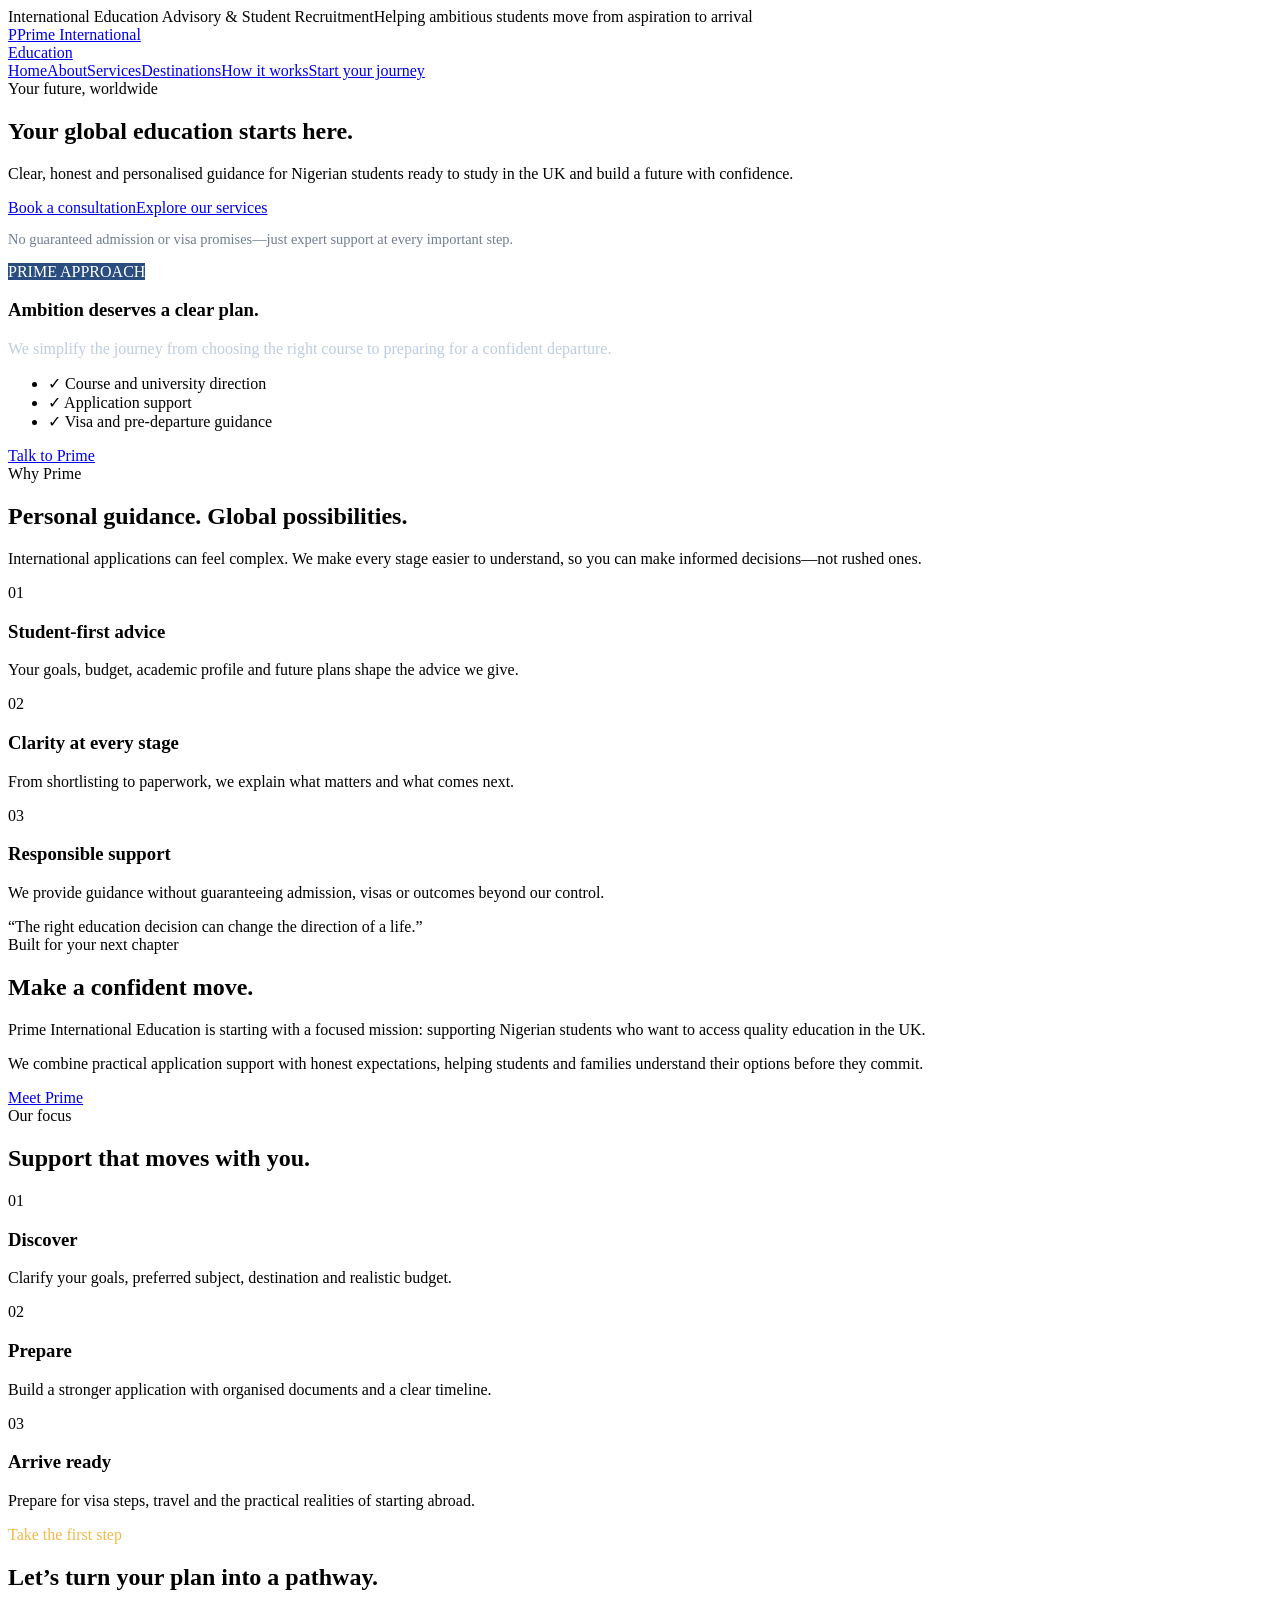
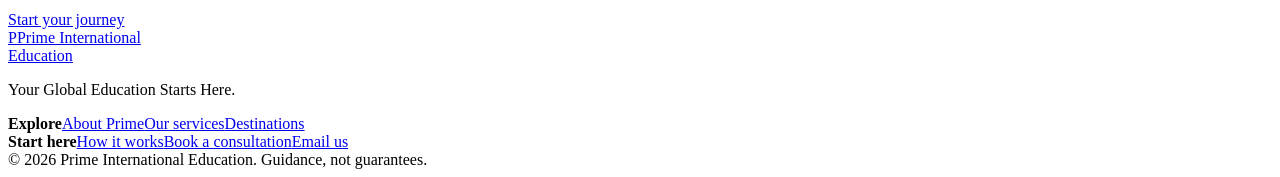
==== index.html @ 56e21743 "Add Prime International Education website" ====
<!doctype html><html lang="en"><head><meta charset="utf-8"><meta name="viewport" content="width=device-width,initial-scale=1"><title>Prime International Education | Your Global Education Starts Here</title><meta name="description" content="Personalised international education advisory and student recruitment support for Nigerian students pursuing opportunities in the UK and beyond."><link rel="stylesheet" href="styles.css"></head><body><div class="topbar"><div class="container"><span>International Education Advisory & Student Recruitment</span><span>Helping ambitious students move from aspiration to arrival</span></div></div><header class="nav"><div class="container nav-inner"><a class="brand" href="index.html"><span class="brand-mark">P</span><span>Prime International<br>Education</span></a><nav class="links"><a class="active" href="index.html">Home</a><a href="about.html">About</a><a href="services.html">Services</a><a href="destinations.html">Destinations</a><a href="process.html">How it works</a><a class="button" href="contact.html">Start your journey</a></nav></div></header><main><section class="hero"><div class="container hero-grid"><div><span class="eyebrow">Your future, worldwide</span><h1>Your global education starts here.</h1><p class="lead">Clear, honest and personalised guidance for Nigerian students ready to study in the UK and build a future with confidence.</p><div class="actions"><a class="button" href="contact.html">Book a consultation</a><a class="button ghost" href="services.html">Explore our services</a></div><p style="font-size:.9rem;color:#6e7d96">No guaranteed admission or visa promises—just expert support at every important step.</p></div><div class="hero-card"><span class="tag" style="background:#294d7f;color:#fff">PRIME APPROACH</span><h3>Ambition deserves a clear plan.</h3><p style="color:#bdcde2">We simplify the journey from choosing the right course to preparing for a confident departure.</p><ul class="checklist"><li><span class="check">✓</span> Course and university direction</li><li><span class="check">✓</span> Application support</li><li><span class="check">✓</span> Visa and pre-departure guidance</li></ul><a class="button alt" href="contact.html">Talk to Prime</a></div></div></section><section class="section"><div class="container"><div class="section-head"><span class="eyebrow">Why Prime</span><h2>Personal guidance. Global possibilities.</h2><p>International applications can feel complex. We make every stage easier to understand, so you can make informed decisions—not rushed ones.</p></div><div class="grid-3"><article class="card"><div class="icon">01</div><h3>Student-first advice</h3><p>Your goals, budget, academic profile and future plans shape the advice we give.</p></article><article class="card"><div class="icon">02</div><h3>Clarity at every stage</h3><p>From shortlisting to paperwork, we explain what matters and what comes next.</p></article><article class="card"><div class="icon">03</div><h3>Responsible support</h3><p>We provide guidance without guaranteeing admission, visas or outcomes beyond our control.</p></article></div></div></section><section class="section soft"><div class="container split"><div class="photo-panel"><div class="quote">“The right education decision can change the direction of a life.”</div></div><div><span class="eyebrow">Built for your next chapter</span><h2>Make a confident move.</h2><p class="lead">Prime International Education is starting with a focused mission: supporting Nigerian students who want to access quality education in the UK.</p><p>We combine practical application support with honest expectations, helping students and families understand their options before they commit.</p><a class="button" href="about.html">Meet Prime</a></div></div></section><section class="section"><div class="container"><div class="section-head"><span class="eyebrow">Our focus</span><h2>Support that moves with you.</h2></div><div class="grid-3"><div class="card"><div class="number">01</div><h3>Discover</h3><p>Clarify your goals, preferred subject, destination and realistic budget.</p></div><div class="card"><div class="number">02</div><h3>Prepare</h3><p>Build a stronger application with organised documents and a clear timeline.</p></div><div class="card"><div class="number">03</div><h3>Arrive ready</h3><p>Prepare for visa steps, travel and the practical realities of starting abroad.</p></div></div></div></section><section class="section soft"><div class="container"><div class="banner"><div><span class="eyebrow" style="color:#f2b84b">Take the first step</span><h2>Let’s turn your plan into a pathway.</h2></div><a class="button alt" href="contact.html">Start your journey</a></div></div></section></main><footer><div class="container"><div class="grid"><div><a class="brand" href="index.html"><span class="brand-mark">P</span><span>Prime International<br>Education</span></a><p>Your Global Education Starts Here.</p></div><div><strong>Explore</strong><a href="about.html">About Prime</a><a href="services.html">Our services</a><a href="destinations.html">Destinations</a></div><div><strong>Start here</strong><a href="process.html">How it works</a><a href="contact.html">Book a consultation</a><a href="mailto:abdullahgz440@gmail.com">Email us</a></div></div><div class="copyright">© 2026 Prime International Education. Guidance, not guarantees.</div></div></footer></body></html>
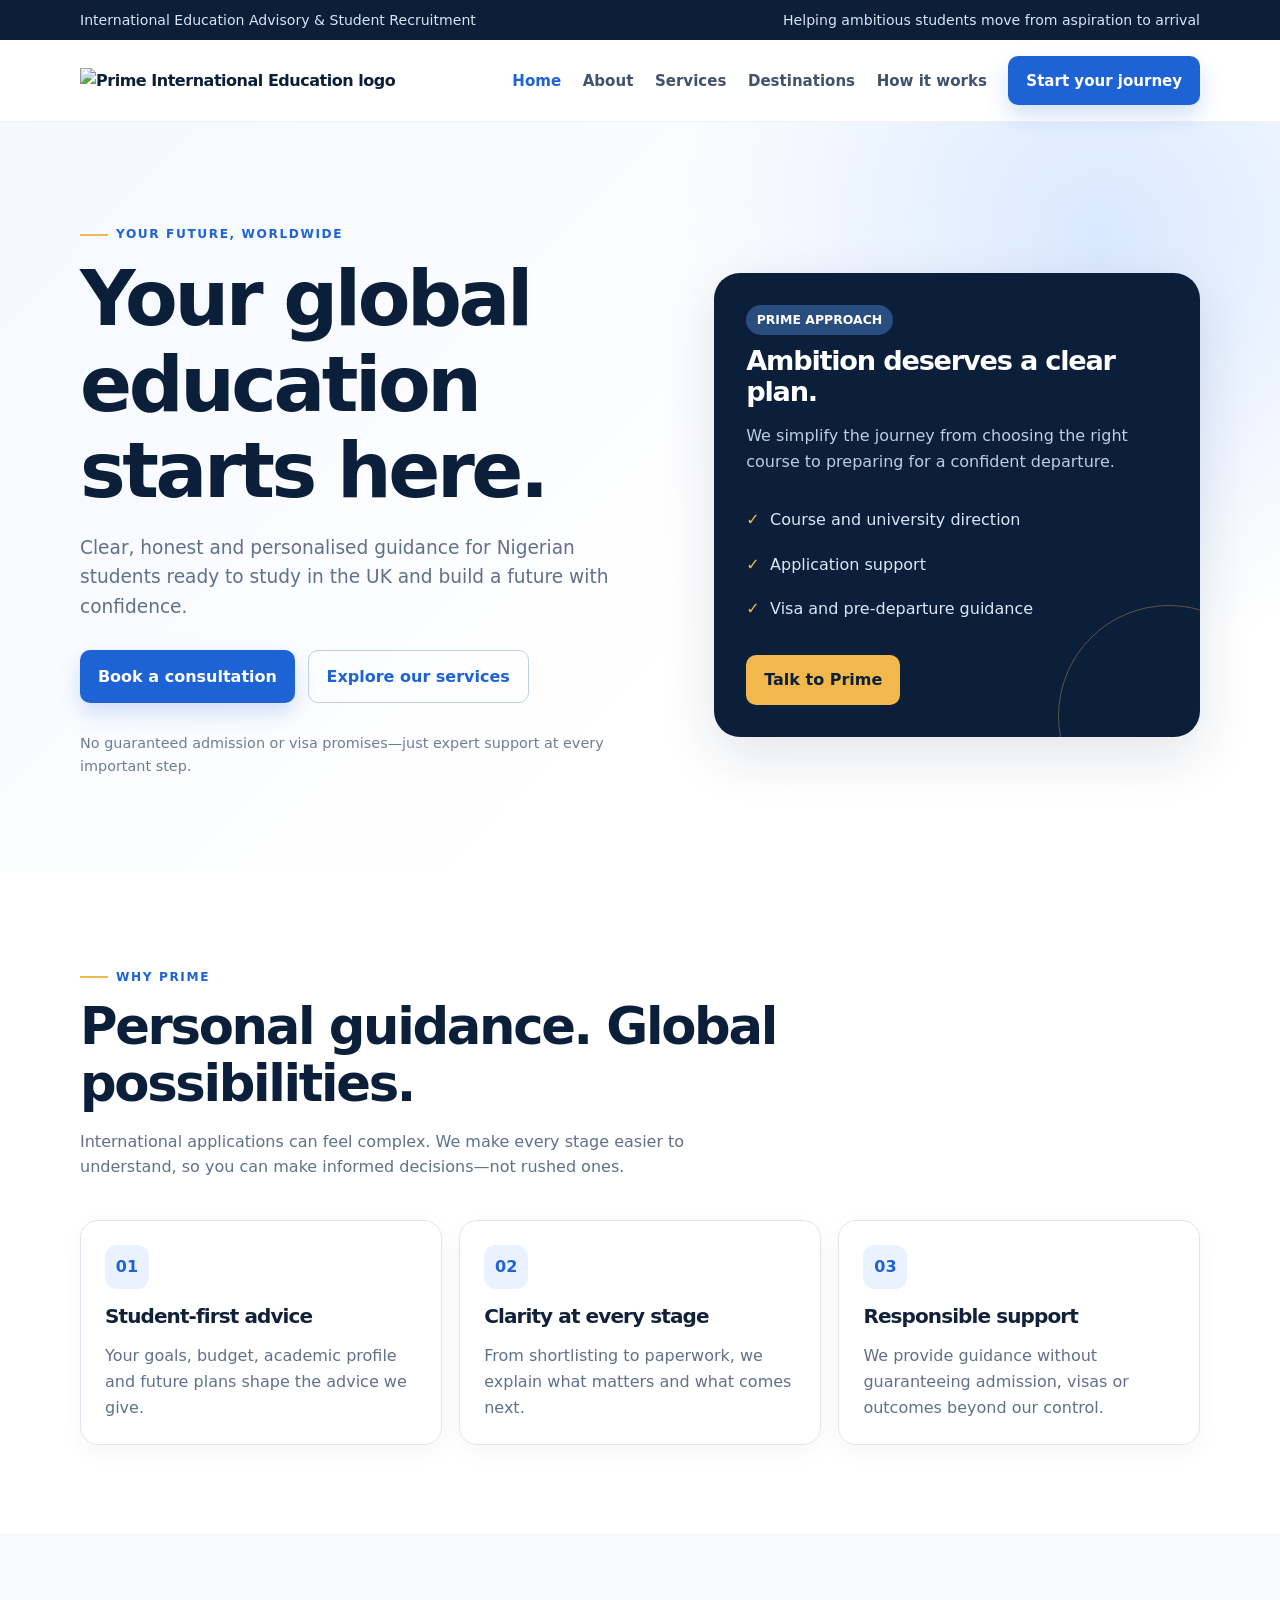
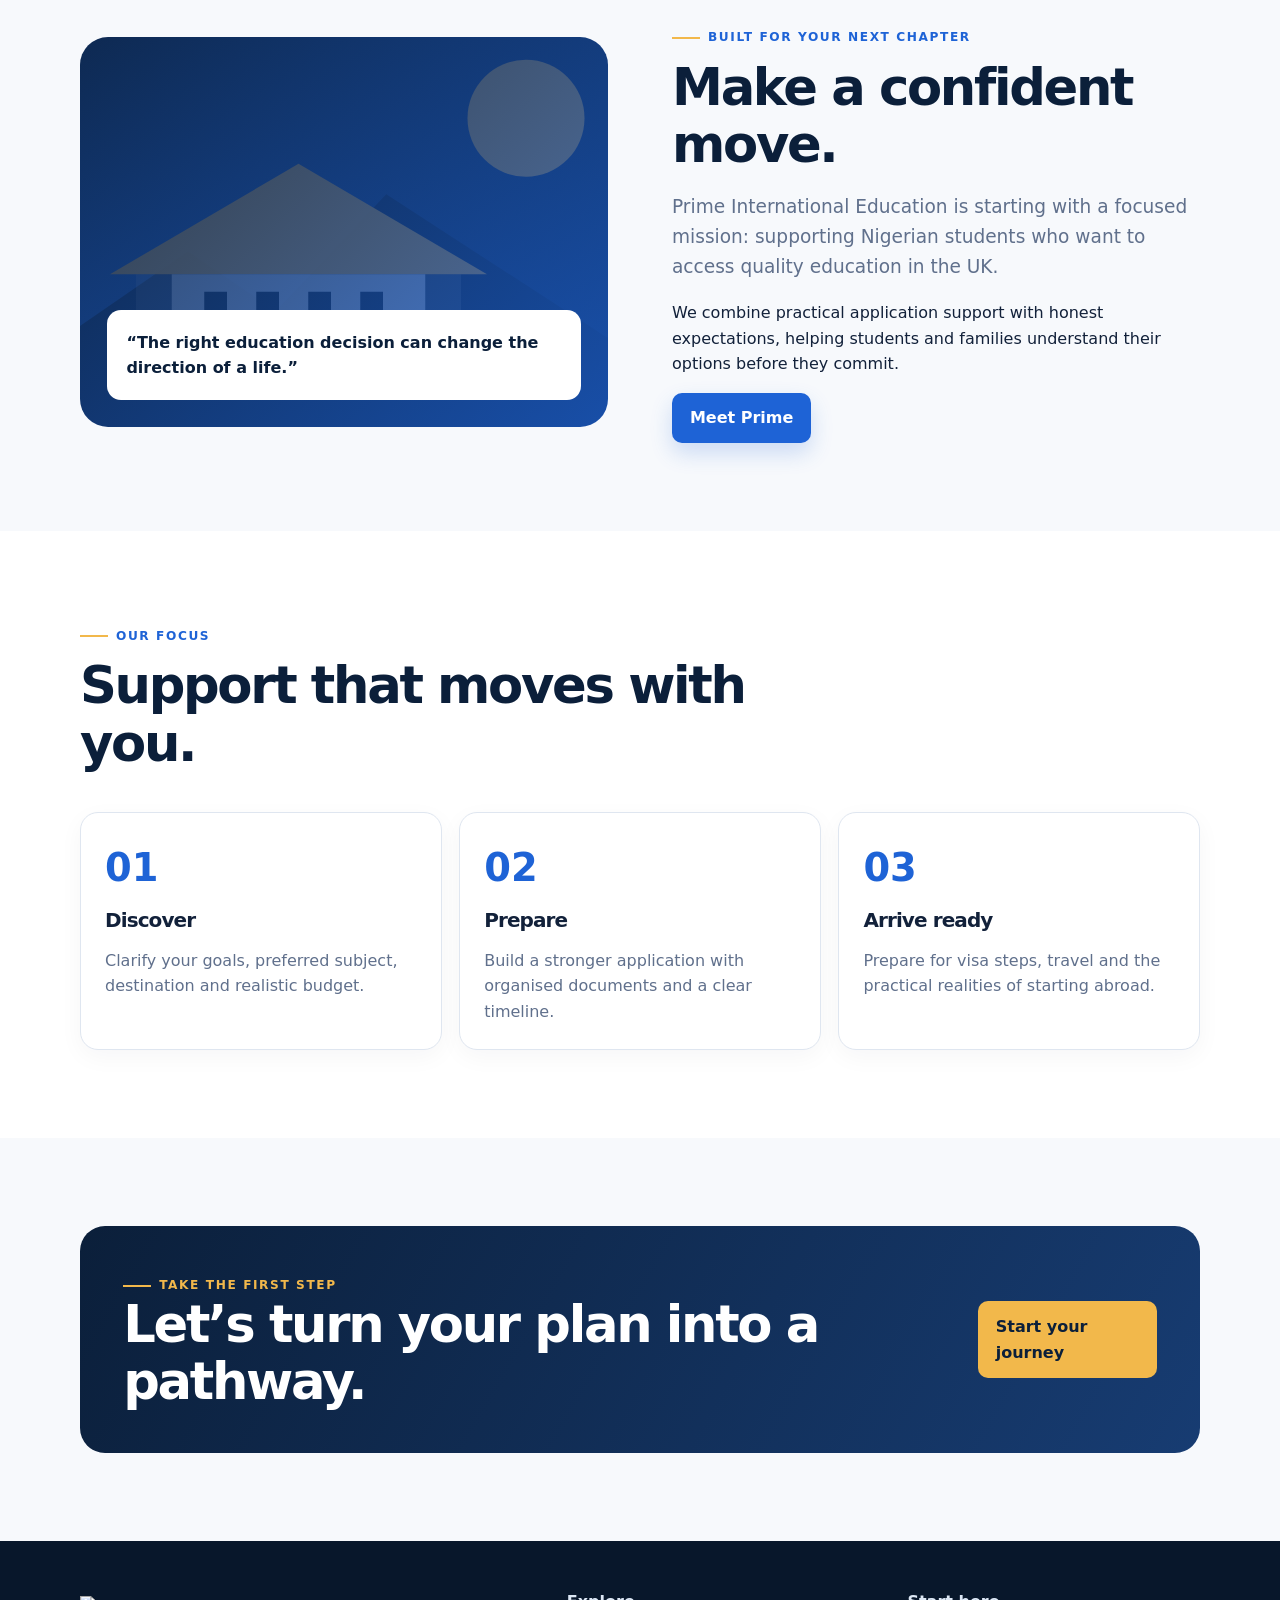
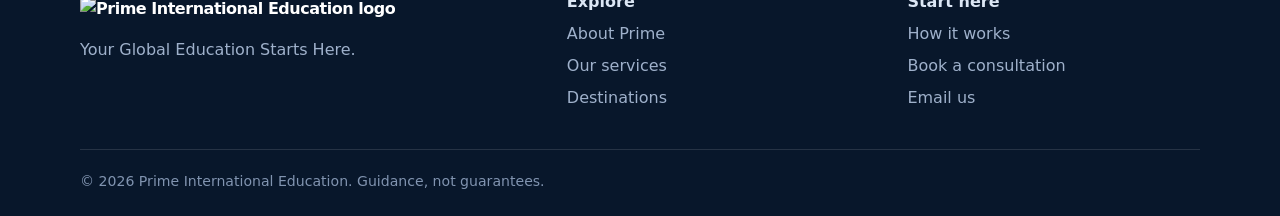
==== commit 0863f55e: "Add Prime logo and custom domain" ====
--- a/index.html
+++ b/index.html
@@ -1 +1 @@
-<!doctype html><html lang="en"><head><meta charset="utf-8"><meta name="viewport" content="width=device-width,initial-scale=1"><title>Prime International Education | Your Global Education Starts Here</title><meta name="description" content="Personalised international education advisory and student recruitment support for Nigerian students pursuing opportunities in the UK and beyond."><link rel="stylesheet" href="styles.css"></head><body><div class="topbar"><div class="container"><span>International Education Advisory & Student Recruitment</span><span>Helping ambitious students move from aspiration to arrival</span></div></div><header class="nav"><div class="container nav-inner"><a class="brand" href="index.html"><span class="brand-mark">P</span><span>Prime International<br>Education</span></a><nav class="links"><a class="active" href="index.html">Home</a><a href="about.html">About</a><a href="services.html">Services</a><a href="destinations.html">Destinations</a><a href="process.html">How it works</a><a class="button" href="contact.html">Start your journey</a></nav></div></header><main><section class="hero"><div class="container hero-grid"><div><span class="eyebrow">Your future, worldwide</span><h1>Your global education starts here.</h1><p class="lead">Clear, honest and personalised guidance for Nigerian students ready to study in the UK and build a future with confidence.</p><div class="actions"><a class="button" href="contact.html">Book a consultation</a><a class="button ghost" href="services.html">Explore our services</a></div><p style="font-size:.9rem;color:#6e7d96">No guaranteed admission or visa promises—just expert support at every important step.</p></div><div class="hero-card"><span class="tag" style="background:#294d7f;color:#fff">PRIME APPROACH</span><h3>Ambition deserves a clear plan.</h3><p style="color:#bdcde2">We simplify the journey from choosing the right course to preparing for a confident departure.</p><ul class="checklist"><li><span class="check">✓</span> Course and university direction</li><li><span class="check">✓</span> Application support</li><li><span class="check">✓</span> Visa and pre-departure guidance</li></ul><a class="button alt" href="contact.html">Talk to Prime</a></div></div></section><section class="section"><div class="container"><div class="section-head"><span class="eyebrow">Why Prime</span><h2>Personal guidance. Global possibilities.</h2><p>International applications can feel complex. We make every stage easier to understand, so you can make informed decisions—not rushed ones.</p></div><div class="grid-3"><article class="card"><div class="icon">01</div><h3>Student-first advice</h3><p>Your goals, budget, academic profile and future plans shape the advice we give.</p></article><article class="card"><div class="icon">02</div><h3>Clarity at every stage</h3><p>From shortlisting to paperwork, we explain what matters and what comes next.</p></article><article class="card"><div class="icon">03</div><h3>Responsible support</h3><p>We provide guidance without guaranteeing admission, visas or outcomes beyond our control.</p></article></div></div></section><section class="section soft"><div class="container split"><div class="photo-panel"><div class="quote">“The right education decision can change the direction of a life.”</div></div><div><span class="eyebrow">Built for your next chapter</span><h2>Make a confident move.</h2><p class="lead">Prime International Education is starting with a focused mission: supporting Nigerian students who want to access quality education in the UK.</p><p>We combine practical application support with honest expectations, helping students and families understand their options before they commit.</p><a class="button" href="about.html">Meet Prime</a></div></div></section><section class="section"><div class="container"><div class="section-head"><span class="eyebrow">Our focus</span><h2>Support that moves with you.</h2></div><div class="grid-3"><div class="card"><div class="number">01</div><h3>Discover</h3><p>Clarify your goals, preferred subject, destination and realistic budget.</p></div><div class="card"><div class="number">02</div><h3>Prepare</h3><p>Build a stronger application with organised documents and a clear timeline.</p></div><div class="card"><div class="number">03</div><h3>Arrive ready</h3><p>Prepare for visa steps, travel and the practical realities of starting abroad.</p></div></div></div></section><section class="section soft"><div class="container"><div class="banner"><div><span class="eyebrow" style="color:#f2b84b">Take the first step</span><h2>Let’s turn your plan into a pathway.</h2></div><a class="button alt" href="contact.html">Start your journey</a></div></div></section></main><footer><div class="container"><div class="grid"><div><a class="brand" href="index.html"><span class="brand-mark">P</span><span>Prime International<br>Education</span></a><p>Your Global Education Starts Here.</p></div><div><strong>Explore</strong><a href="about.html">About Prime</a><a href="services.html">Our services</a><a href="destinations.html">Destinations</a></div><div><strong>Start here</strong><a href="process.html">How it works</a><a href="contact.html">Book a consultation</a><a href="mailto:abdullahgz440@gmail.com">Email us</a></div></div><div class="copyright">© 2026 Prime International Education. Guidance, not guarantees.</div></div></footer></body></html>
+<!doctype html><html lang="en"><head><meta charset="utf-8"><meta name="viewport" content="width=device-width,initial-scale=1"><title>Prime International Education | Your Global Education Starts Here</title><meta name="description" content="Personalised international education advisory and student recruitment support for Nigerian students pursuing opportunities in the UK and beyond."><link rel="stylesheet" href="styles.css"></head><body><div class="topbar"><div class="container"><span>International Education Advisory & Student Recruitment</span><span>Helping ambitious students move from aspiration to arrival</span></div></div><header class="nav"><div class="container nav-inner"><a class="brand" href="index.html"><img class="brand-logo" src="assets/prime-logo.jpg" alt="Prime International Education logo"></a><nav class="links"><a class="active" href="index.html">Home</a><a href="about.html">About</a><a href="services.html">Services</a><a href="destinations.html">Destinations</a><a href="process.html">How it works</a><a class="button" href="contact.html">Start your journey</a></nav></div></header><main><section class="hero"><div class="container hero-grid"><div><span class="eyebrow">Your future, worldwide</span><h1>Your global education starts here.</h1><p class="lead">Clear, honest and personalised guidance for Nigerian students ready to study in the UK and build a future with confidence.</p><div class="actions"><a class="button" href="contact.html">Book a consultation</a><a class="button ghost" href="services.html">Explore our services</a></div><p style="font-size:.9rem;color:#6e7d96">No guaranteed admission or visa promises—just expert support at every important step.</p></div><div class="hero-card"><span class="tag" style="background:#294d7f;color:#fff">PRIME APPROACH</span><h3>Ambition deserves a clear plan.</h3><p style="color:#bdcde2">We simplify the journey from choosing the right course to preparing for a confident departure.</p><ul class="checklist"><li><span class="check">✓</span> Course and university direction</li><li><span class="check">✓</span> Application support</li><li><span class="check">✓</span> Visa and pre-departure guidance</li></ul><a class="button alt" href="contact.html">Talk to Prime</a></div></div></section><section class="section"><div class="container"><div class="section-head"><span class="eyebrow">Why Prime</span><h2>Personal guidance. Global possibilities.</h2><p>International applications can feel complex. We make every stage easier to understand, so you can make informed decisions—not rushed ones.</p></div><div class="grid-3"><article class="card"><div class="icon">01</div><h3>Student-first advice</h3><p>Your goals, budget, academic profile and future plans shape the advice we give.</p></article><article class="card"><div class="icon">02</div><h3>Clarity at every stage</h3><p>From shortlisting to paperwork, we explain what matters and what comes next.</p></article><article class="card"><div class="icon">03</div><h3>Responsible support</h3><p>We provide guidance without guaranteeing admission, visas or outcomes beyond our control.</p></article></div></div></section><section class="section soft"><div class="container split"><div class="photo-panel"><div class="quote">“The right education decision can change the direction of a life.”</div></div><div><span class="eyebrow">Built for your next chapter</span><h2>Make a confident move.</h2><p class="lead">Prime International Education is starting with a focused mission: supporting Nigerian students who want to access quality education in the UK.</p><p>We combine practical application support with honest expectations, helping students and families understand their options before they commit.</p><a class="button" href="about.html">Meet Prime</a></div></div></section><section class="section"><div class="container"><div class="section-head"><span class="eyebrow">Our focus</span><h2>Support that moves with you.</h2></div><div class="grid-3"><div class="card"><div class="number">01</div><h3>Discover</h3><p>Clarify your goals, preferred subject, destination and realistic budget.</p></div><div class="card"><div class="number">02</div><h3>Prepare</h3><p>Build a stronger application with organised documents and a clear timeline.</p></div><div class="card"><div class="number">03</div><h3>Arrive ready</h3><p>Prepare for visa steps, travel and the practical realities of starting abroad.</p></div></div></div></section><section class="section soft"><div class="container"><div class="banner"><div><span class="eyebrow" style="color:#f2b84b">Take the first step</span><h2>Let’s turn your plan into a pathway.</h2></div><a class="button alt" href="contact.html">Start your journey</a></div></div></section></main><footer><div class="container"><div class="grid"><div><a class="brand" href="index.html"><img class="brand-logo" src="assets/prime-logo.jpg" alt="Prime International Education logo"></a><p>Your Global Education Starts Here.</p></div><div><strong>Explore</strong><a href="about.html">About Prime</a><a href="services.html">Our services</a><a href="destinations.html">Destinations</a></div><div><strong>Start here</strong><a href="process.html">How it works</a><a href="contact.html">Book a consultation</a><a href="mailto:abdullahgz440@gmail.com">Email us</a></div></div><div class="copyright">© 2026 Prime International Education. Guidance, not guarantees.</div></div></footer></body></html>
--- a/styles.css
+++ b/styles.css
@@ -0,0 +1,3 @@
+:root{--navy:#0b1f3a;--ink:#12213a;--blue:#1e63d6;--gold:#f2b84b;--cream:#f7f9fc;--muted:#60708c;--white:#fff;--line:#dfe6f0;--shadow:0 18px 55px rgba(12,32,63,.12)}
+*{box-sizing:border-box}html{scroll-behavior:smooth}body{margin:0;font-family:Inter,ui-sans-serif,system-ui,-apple-system,BlinkMacSystemFont,"Segoe UI",sans-serif;color:var(--ink);background:var(--white);line-height:1.6}a{color:inherit;text-decoration:none}.container{width:min(1120px,92%);margin:auto}.topbar{background:var(--navy);color:#d9e4f5;font-size:.88rem}.topbar .container{display:flex;justify-content:space-between;padding:.55rem 0}.nav{position:sticky;top:0;z-index:5;background:rgba(255,255,255,.94);backdrop-filter:blur(14px);border-bottom:1px solid #edf1f6}.nav-inner{display:flex;align-items:center;justify-content:space-between;padding:1rem 0}.brand{display:flex;align-items:center;gap:.7rem;font-weight:800;color:var(--navy);letter-spacing:-.03em}.brand-mark{display:grid;place-items:center;width:42px;height:42px;border-radius:13px;background:linear-gradient(135deg,var(--blue),#6c9ff5);color:white;font-weight:900;box-shadow:0 9px 22px rgba(30,99,214,.25)}.brand span:last-child{font-size:1.06rem}.links{display:flex;gap:1.35rem;align-items:center;font-size:.94rem;font-weight:600;color:#41526e}.links a:hover,.links a.active{color:var(--blue)}.button{display:inline-flex;align-items:center;justify-content:center;border:0;border-radius:10px;padding:.78rem 1.12rem;background:var(--blue);color:#fff;font-weight:750;box-shadow:0 10px 22px rgba(30,99,214,.2);transition:.2s transform,.2s box-shadow}.button:hover{transform:translateY(-2px);box-shadow:0 14px 28px rgba(30,99,214,.27)}.button.alt{background:var(--gold);color:var(--navy);box-shadow:none}.button.ghost{background:transparent;color:var(--blue);border:1px solid #bdd0ed;box-shadow:none}.hero{background:radial-gradient(circle at 86% 15%,#d9e8ff 0 0,transparent 33%),linear-gradient(135deg,#f4f8ff,#fff 60%);padding:6rem 0 5rem;overflow:hidden}.hero-grid{display:grid;grid-template-columns:1.08fr .92fr;gap:4rem;align-items:center}.eyebrow{display:inline-flex;gap:.5rem;align-items:center;color:var(--blue);font-weight:800;text-transform:uppercase;letter-spacing:.13em;font-size:.76rem}.eyebrow:before{content:"";width:28px;height:2px;background:var(--gold)}h1,h2,h3{line-height:1.12;letter-spacing:-.045em;margin:.7rem 0 1rem}h1{font-size:clamp(2.75rem,6vw,5.1rem);max-width:700px;color:var(--navy)}h2{font-size:clamp(2rem,4vw,3.2rem);color:var(--navy)}h3{font-size:1.25rem}.lead{font-size:1.16rem;color:var(--muted);max-width:600px}.actions{display:flex;gap:.8rem;flex-wrap:wrap;margin:1.8rem 0}.hero-card{background:var(--navy);color:#fff;border-radius:26px;padding:2rem;box-shadow:var(--shadow);position:relative;overflow:hidden}.hero-card:after{content:"";position:absolute;width:220px;height:220px;border:1px solid rgba(242,184,75,.35);border-radius:50%;right:-80px;bottom:-90px}.hero-card h3{font-size:1.7rem}.checklist{list-style:none;padding:0;margin:1.5rem 0}.checklist li{display:flex;gap:.65rem;padding:.58rem 0;color:#dbe6f7}.check{color:var(--gold);font-weight:900}.section{padding:5.5rem 0}.section.soft{background:var(--cream)}.section-head{max-width:700px;margin-bottom:2.5rem}.section-head p{color:var(--muted)}.grid-3{display:grid;grid-template-columns:repeat(3,1fr);gap:1.1rem}.card{border:1px solid var(--line);border-radius:18px;padding:1.5rem;background:#fff;box-shadow:0 7px 25px rgba(12,32,63,.04)}.card p{color:var(--muted);margin-bottom:0}.icon{width:44px;height:44px;border-radius:12px;display:grid;place-items:center;background:#eaf2ff;color:var(--blue);font-weight:900;margin-bottom:1rem}.number{font-size:2.4rem;color:var(--blue);font-weight:850}.split{display:grid;grid-template-columns:1fr 1fr;gap:4rem;align-items:center}.photo-panel{min-height:390px;border-radius:28px;background:linear-gradient(135deg,rgba(11,31,58,.84),rgba(30,99,214,.72)),url('assets/campus.svg') center/cover;position:relative;overflow:hidden}.photo-panel .quote{position:absolute;left:1.7rem;right:1.7rem;bottom:1.7rem;background:#fff;color:var(--navy);padding:1.2rem;border-radius:14px;font-weight:750}.steps{display:grid;grid-template-columns:repeat(4,1fr);gap:1rem}.step{position:relative;padding-top:1rem}.step b{display:grid;place-items:center;width:42px;height:42px;border-radius:50%;background:var(--blue);color:#fff;margin-bottom:1rem}.step p{color:var(--muted);font-size:.95rem}.banner{background:linear-gradient(120deg,var(--navy),#173c72);color:#fff;border-radius:25px;padding:2.7rem;display:flex;align-items:center;justify-content:space-between;gap:2rem}.banner h2{color:#fff;margin:0}.faq{border-top:1px solid var(--line);padding:1.1rem 0}.faq strong{display:block;margin-bottom:.35rem}.faq p{margin:0;color:var(--muted)}footer{background:#08172b;color:#dce7f5;padding:3rem 0 1.5rem}footer .brand{color:#fff}footer .grid{display:grid;grid-template-columns:1.5fr 1fr 1fr;gap:3rem}footer p,footer a{color:#9fb1cb}footer a{display:block;margin:.4rem 0}.copyright{border-top:1px solid rgba(255,255,255,.12);padding-top:1.2rem;margin-top:2rem;color:#8194b0;font-size:.88rem}.page-hero{padding:4.5rem 0;background:linear-gradient(120deg,#eef5ff,#fff)}.tag{display:inline-block;padding:.3rem .65rem;border-radius:999px;background:#e9f2ff;color:var(--blue);font-size:.78rem;font-weight:800}.contact-box{background:var(--navy);color:#fff;border-radius:22px;padding:2rem}.contact-box p{color:#c6d4e7}.contact-box .button{margin-top:1rem}
+@media(max-width:820px){.topbar .container{justify-content:center}.topbar .container span:first-child{display:none}.links{display:none}.hero{padding:4.3rem 0}.hero-grid,.split{grid-template-columns:1fr;gap:2rem}.grid-3,.steps{grid-template-columns:1fr 1fr}footer .grid{grid-template-columns:1fr 1fr}.banner{display:block}.banner .button{margin-top:1.4rem}}@media(max-width:520px){.grid-3,.steps,footer .grid{grid-template-columns:1fr}.topbar{font-size:.78rem}h1{font-size:2.7rem}.section{padding:4rem 0}.hero-card{padding:1.5rem}}
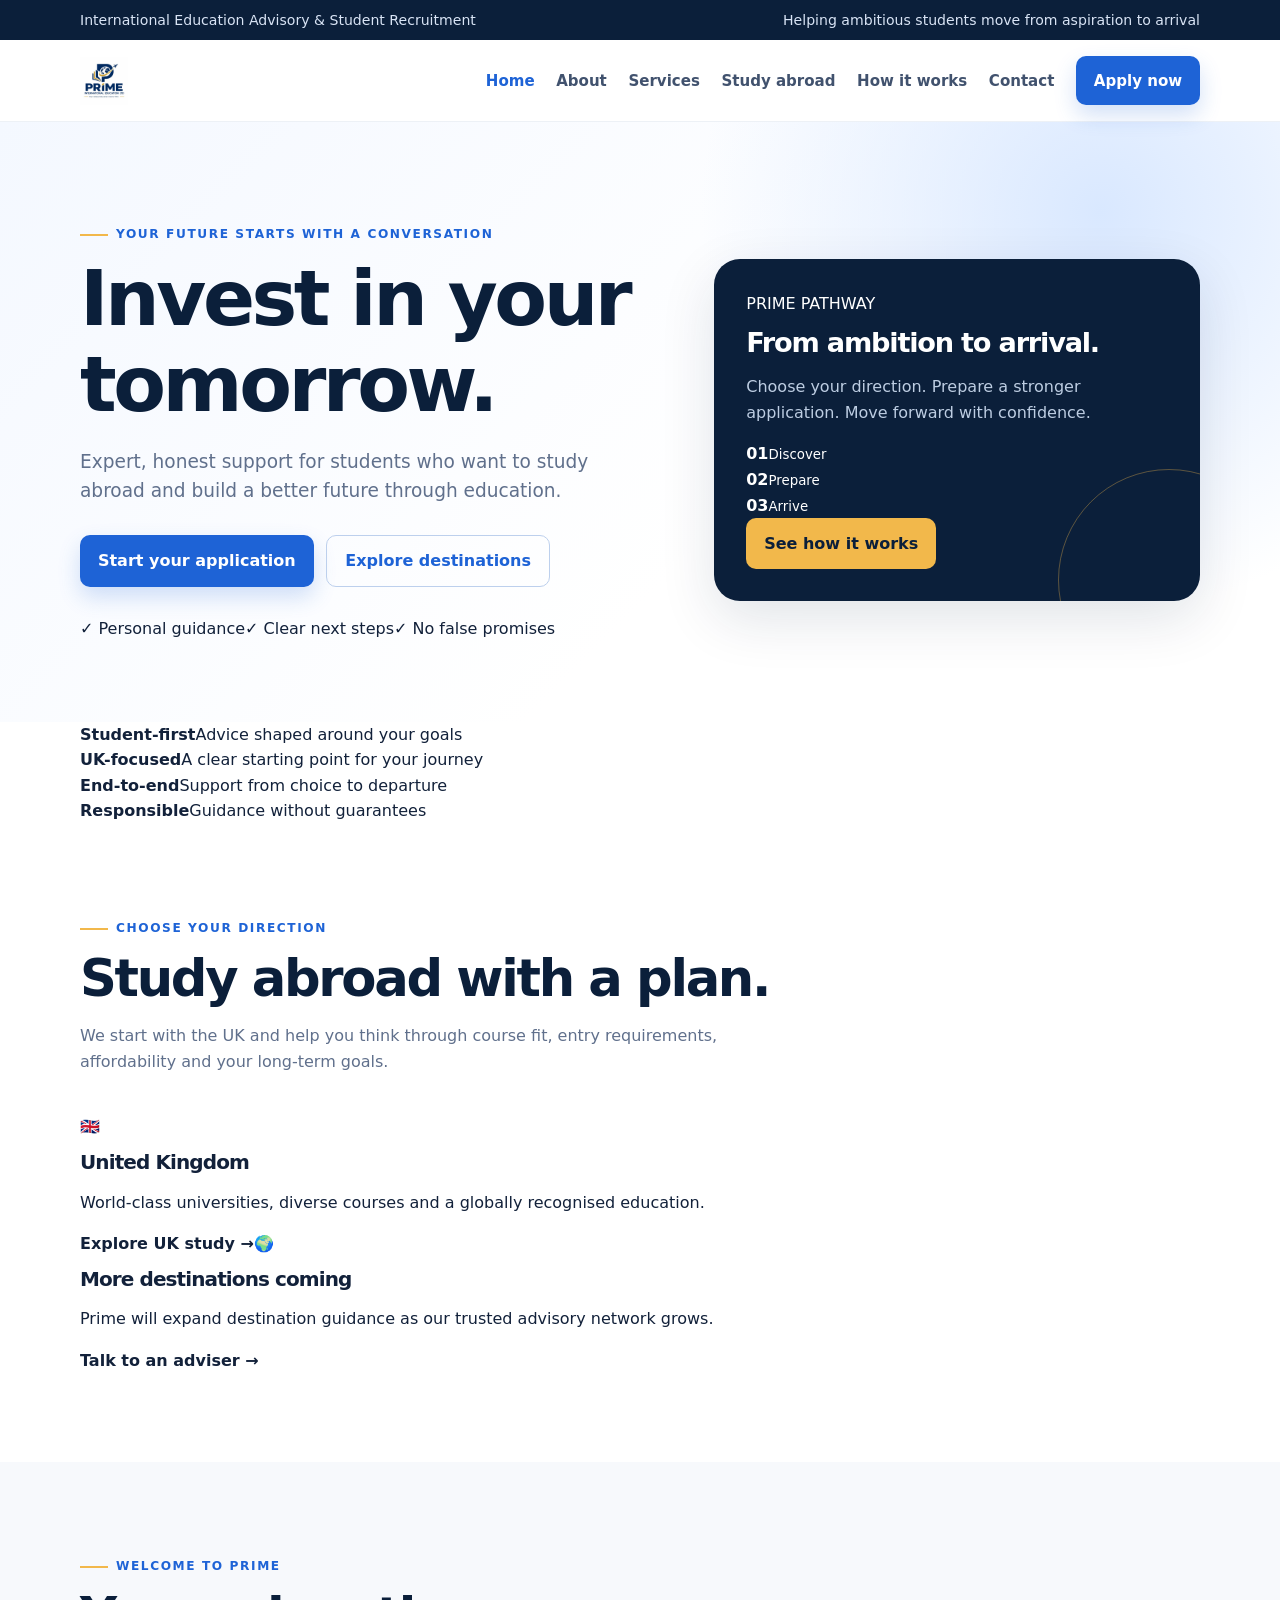
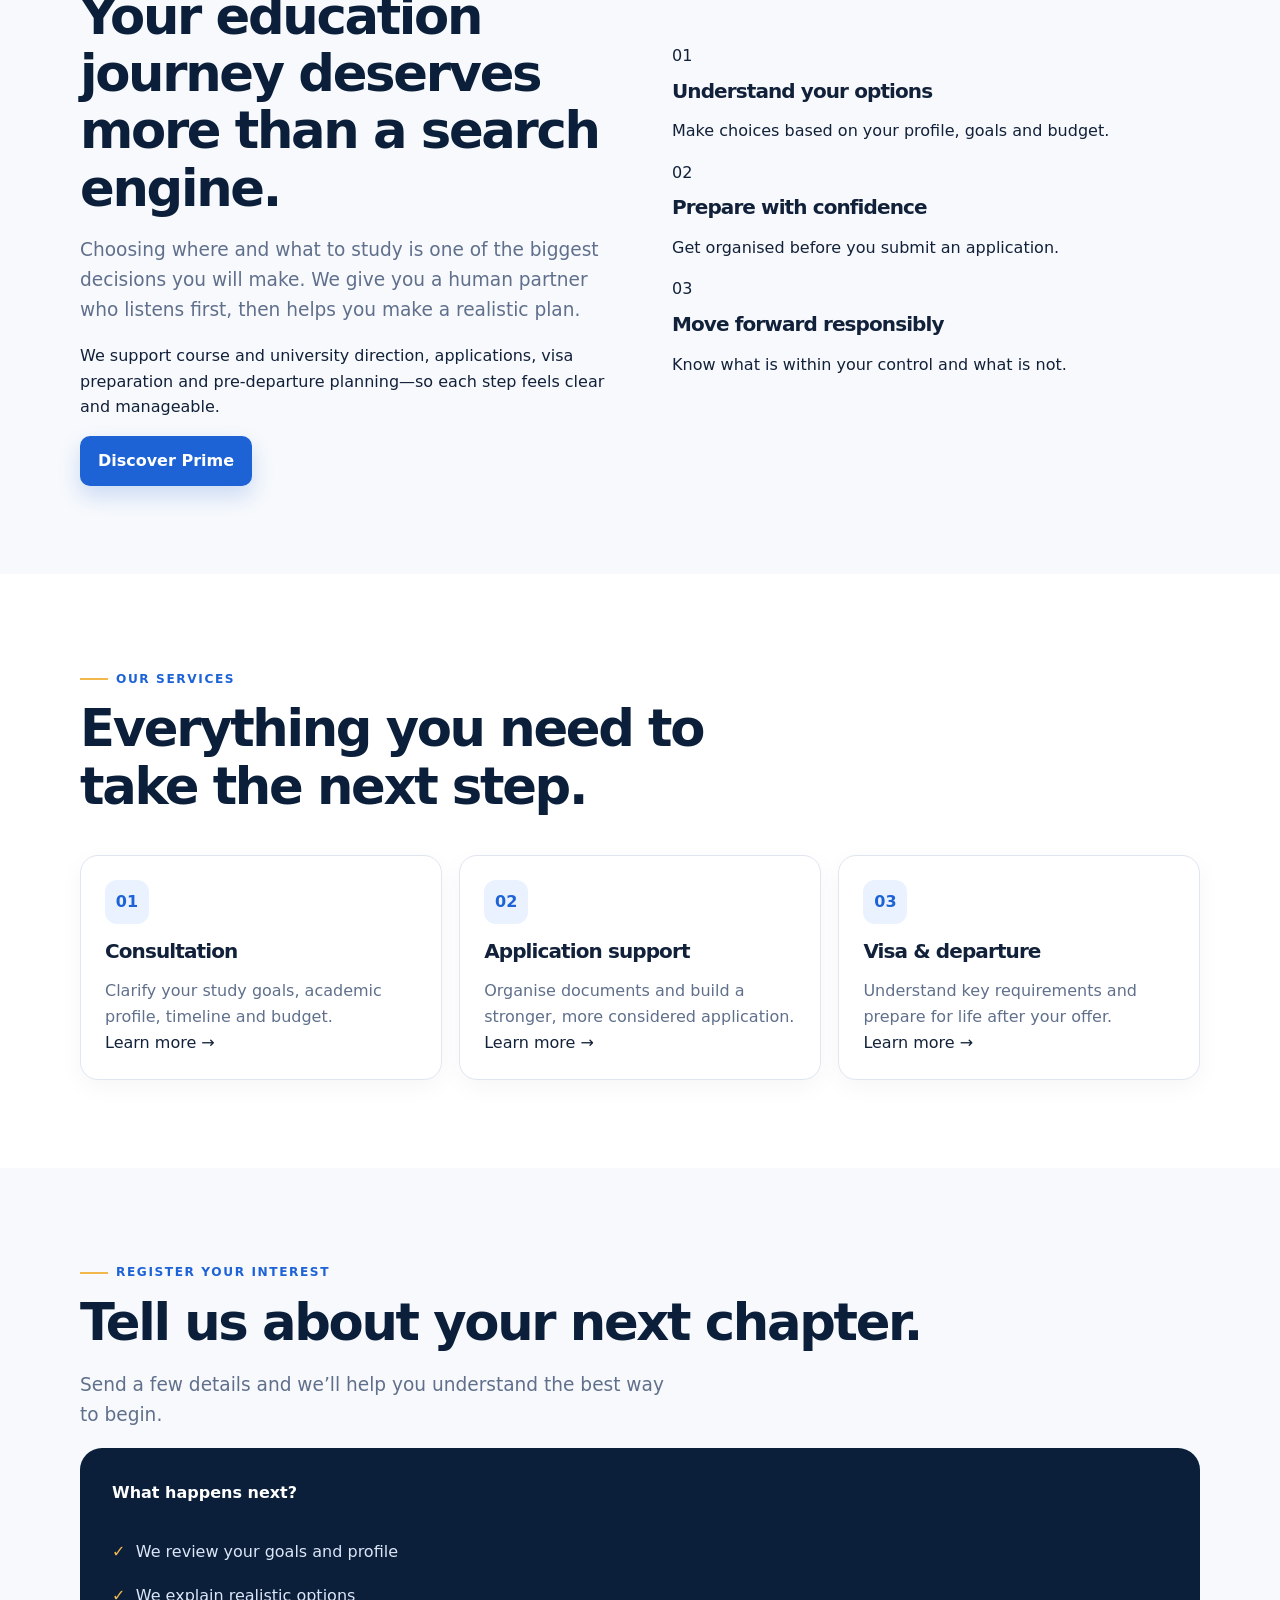
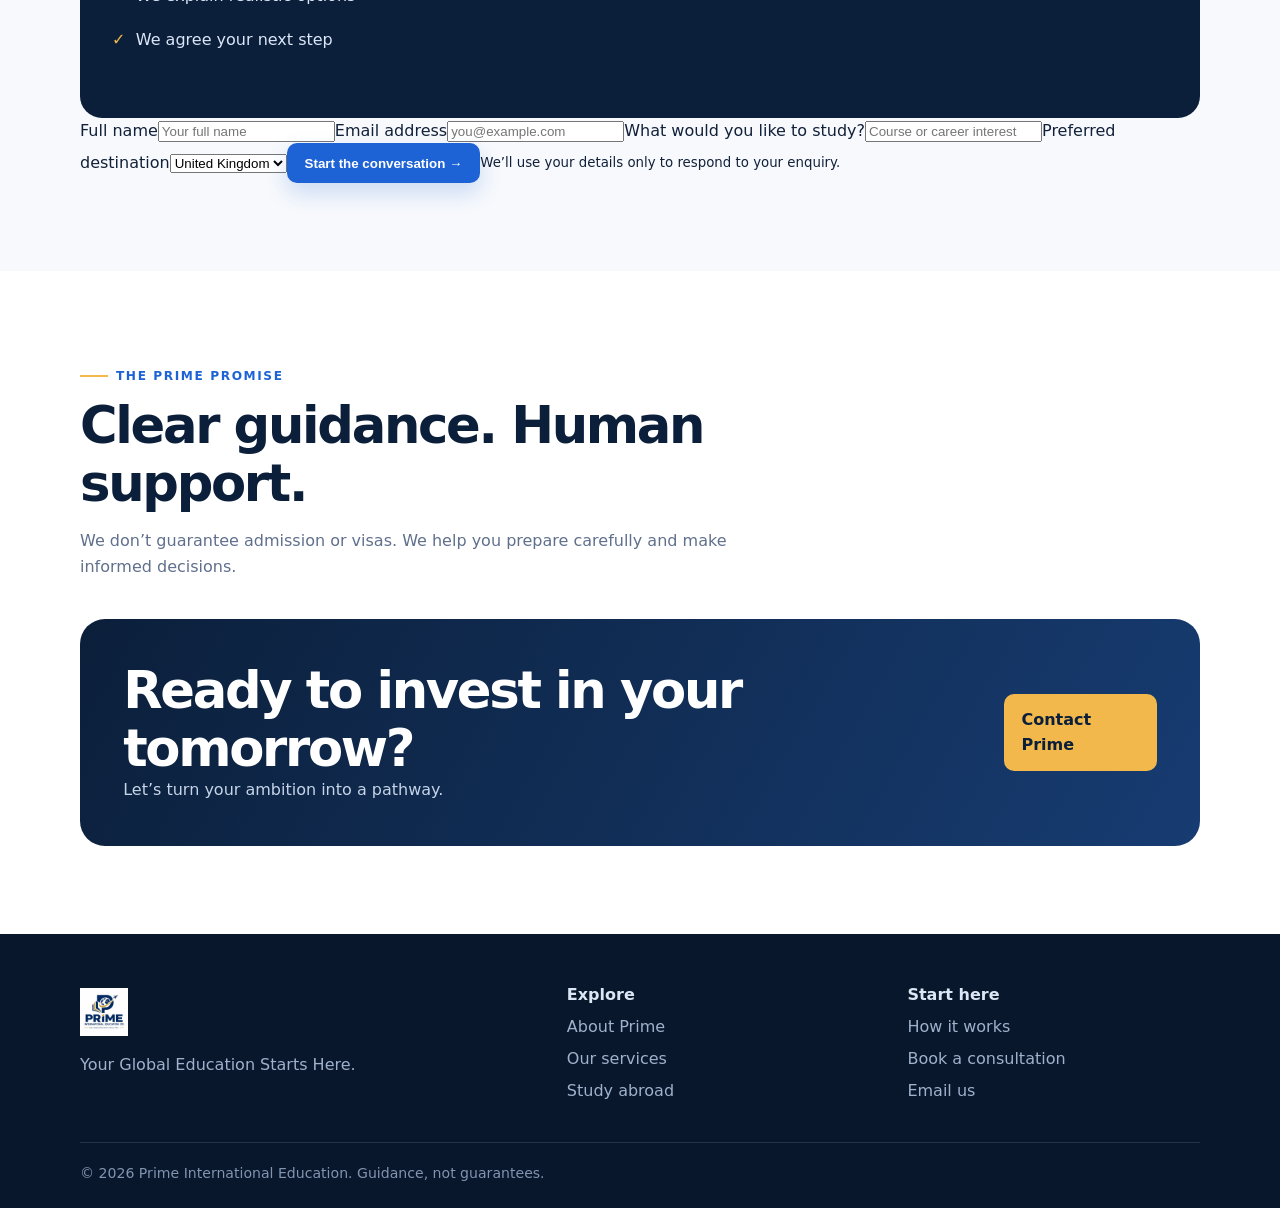
==== commit 2a9e74ab: "Refresh consultancy website design" ====
--- a/index.html
+++ b/index.html
@@ -1 +1,12 @@
-<!doctype html><html lang="en"><head><meta charset="utf-8"><meta name="viewport" content="width=device-width,initial-scale=1"><title>Prime International Education | Your Global Education Starts Here</title><meta name="description" content="Personalised international education advisory and student recruitment support for Nigerian students pursuing opportunities in the UK and beyond."><link rel="stylesheet" href="styles.css"></head><body><div class="topbar"><div class="container"><span>International Education Advisory & Student Recruitment</span><span>Helping ambitious students move from aspiration to arrival</span></div></div><header class="nav"><div class="container nav-inner"><a class="brand" href="index.html"><img class="brand-logo" src="assets/prime-logo.jpg" alt="Prime International Education logo"></a><nav class="links"><a class="active" href="index.html">Home</a><a href="about.html">About</a><a href="services.html">Services</a><a href="destinations.html">Destinations</a><a href="process.html">How it works</a><a class="button" href="contact.html">Start your journey</a></nav></div></header><main><section class="hero"><div class="container hero-grid"><div><span class="eyebrow">Your future, worldwide</span><h1>Your global education starts here.</h1><p class="lead">Clear, honest and personalised guidance for Nigerian students ready to study in the UK and build a future with confidence.</p><div class="actions"><a class="button" href="contact.html">Book a consultation</a><a class="button ghost" href="services.html">Explore our services</a></div><p style="font-size:.9rem;color:#6e7d96">No guaranteed admission or visa promises—just expert support at every important step.</p></div><div class="hero-card"><span class="tag" style="background:#294d7f;color:#fff">PRIME APPROACH</span><h3>Ambition deserves a clear plan.</h3><p style="color:#bdcde2">We simplify the journey from choosing the right course to preparing for a confident departure.</p><ul class="checklist"><li><span class="check">✓</span> Course and university direction</li><li><span class="check">✓</span> Application support</li><li><span class="check">✓</span> Visa and pre-departure guidance</li></ul><a class="button alt" href="contact.html">Talk to Prime</a></div></div></section><section class="section"><div class="container"><div class="section-head"><span class="eyebrow">Why Prime</span><h2>Personal guidance. Global possibilities.</h2><p>International applications can feel complex. We make every stage easier to understand, so you can make informed decisions—not rushed ones.</p></div><div class="grid-3"><article class="card"><div class="icon">01</div><h3>Student-first advice</h3><p>Your goals, budget, academic profile and future plans shape the advice we give.</p></article><article class="card"><div class="icon">02</div><h3>Clarity at every stage</h3><p>From shortlisting to paperwork, we explain what matters and what comes next.</p></article><article class="card"><div class="icon">03</div><h3>Responsible support</h3><p>We provide guidance without guaranteeing admission, visas or outcomes beyond our control.</p></article></div></div></section><section class="section soft"><div class="container split"><div class="photo-panel"><div class="quote">“The right education decision can change the direction of a life.”</div></div><div><span class="eyebrow">Built for your next chapter</span><h2>Make a confident move.</h2><p class="lead">Prime International Education is starting with a focused mission: supporting Nigerian students who want to access quality education in the UK.</p><p>We combine practical application support with honest expectations, helping students and families understand their options before they commit.</p><a class="button" href="about.html">Meet Prime</a></div></div></section><section class="section"><div class="container"><div class="section-head"><span class="eyebrow">Our focus</span><h2>Support that moves with you.</h2></div><div class="grid-3"><div class="card"><div class="number">01</div><h3>Discover</h3><p>Clarify your goals, preferred subject, destination and realistic budget.</p></div><div class="card"><div class="number">02</div><h3>Prepare</h3><p>Build a stronger application with organised documents and a clear timeline.</p></div><div class="card"><div class="number">03</div><h3>Arrive ready</h3><p>Prepare for visa steps, travel and the practical realities of starting abroad.</p></div></div></div></section><section class="section soft"><div class="container"><div class="banner"><div><span class="eyebrow" style="color:#f2b84b">Take the first step</span><h2>Let’s turn your plan into a pathway.</h2></div><a class="button alt" href="contact.html">Start your journey</a></div></div></section></main><footer><div class="container"><div class="grid"><div><a class="brand" href="index.html"><img class="brand-logo" src="assets/prime-logo.jpg" alt="Prime International Education logo"></a><p>Your Global Education Starts Here.</p></div><div><strong>Explore</strong><a href="about.html">About Prime</a><a href="services.html">Our services</a><a href="destinations.html">Destinations</a></div><div><strong>Start here</strong><a href="process.html">How it works</a><a href="contact.html">Book a consultation</a><a href="mailto:abdullahgz440@gmail.com">Email us</a></div></div><div class="copyright">© 2026 Prime International Education. Guidance, not guarantees.</div></div></footer></body></html>
+<!doctype html><html lang="en"><head><meta charset="utf-8"><meta name="viewport" content="width=device-width,initial-scale=1"><title>Prime International Education | Your Global Education Starts Here</title><meta name="description" content="Personalised international education advice, university applications, visa guidance and pre-departure support for ambitious students."><link rel="stylesheet" href="styles.css"></head><body>
+<div class="topbar"><div class="container"><span>International Education Advisory & Student Recruitment</span><span>Helping ambitious students move from aspiration to arrival</span></div></div>
+<header class="nav"><div class="container nav-inner"><a class="brand" href="index.html"><img class="brand-logo" src="assets/prime-logo.jpg" alt="Prime International Education logo"></a><nav class="links"><a class="active" href="index.html">Home</a><a href="about.html">About</a><a href="services.html">Services</a><a href="destinations.html">Study abroad</a><a href="process.html">How it works</a><a href="contact.html">Contact</a><a class="button" href="contact.html">Apply now</a></nav></div></header>
+<main>
+<section class="hero hero-consultancy"><div class="container hero-grid"><div><span class="eyebrow">Your future starts with a conversation</span><h1>Invest in your tomorrow.</h1><p class="lead">Expert, honest support for students who want to study abroad and build a better future through education.</p><div class="actions"><a class="button" href="contact.html">Start your application</a><a class="button ghost" href="#destinations">Explore destinations</a></div><div class="trust-row"><span>✓ Personal guidance</span><span>✓ Clear next steps</span><span>✓ No false promises</span></div></div><div class="hero-card hero-card-image"><div class="hero-badge">PRIME PATHWAY</div><h3>From ambition to arrival.</h3><p style="color:#bdcde2">Choose your direction. Prepare a stronger application. Move forward with confidence.</p><div class="mini-stats"><div><b>01</b><small>Discover</small></div><div><b>02</b><small>Prepare</small></div><div><b>03</b><small>Arrive</small></div></div><a class="button alt" href="process.html">See how it works</a></div></div></section>
+<section class="proof-strip"><div class="container proof-grid"><div><strong>Student-first</strong><span>Advice shaped around your goals</span></div><div><strong>UK-focused</strong><span>A clear starting point for your journey</span></div><div><strong>End-to-end</strong><span>Support from choice to departure</span></div><div><strong>Responsible</strong><span>Guidance without guarantees</span></div></div></section>
+<section class="section" id="destinations"><div class="container"><div class="section-head center"><span class="eyebrow">Choose your direction</span><h2>Study abroad with a plan.</h2><p>We start with the UK and help you think through course fit, entry requirements, affordability and your long-term goals.</p></div><div class="destination-grid"><a class="destination-card uk" href="destinations.html"><span>🇬🇧</span><h3>United Kingdom</h3><p>World-class universities, diverse courses and a globally recognised education.</p><b>Explore UK study →</b></a><a class="destination-card future" href="contact.html"><span>🌍</span><h3>More destinations coming</h3><p>Prime will expand destination guidance as our trusted advisory network grows.</p><b>Talk to an adviser →</b></a></div></div></section>
+<section class="section soft"><div class="container split"><div><span class="eyebrow">Welcome to Prime</span><h2>Your education journey deserves more than a search engine.</h2><p class="lead">Choosing where and what to study is one of the biggest decisions you will make. We give you a human partner who listens first, then helps you make a realistic plan.</p><p>We support course and university direction, applications, visa preparation and pre-departure planning—so each step feels clear and manageable.</p><a class="button" href="about.html">Discover Prime</a></div><div class="feature-stack"><div class="feature"><span>01</span><div><h3>Understand your options</h3><p>Make choices based on your profile, goals and budget.</p></div></div><div class="feature"><span>02</span><div><h3>Prepare with confidence</h3><p>Get organised before you submit an application.</p></div></div><div class="feature"><span>03</span><div><h3>Move forward responsibly</h3><p>Know what is within your control and what is not.</p></div></div></div></div></section>
+<section class="section"><div class="container"><div class="section-head center"><span class="eyebrow">Our services</span><h2>Everything you need to take the next step.</h2></div><div class="grid-3"><article class="card service-card"><div class="icon">01</div><h3>Consultation</h3><p>Clarify your study goals, academic profile, timeline and budget.</p><a href="services.html">Learn more →</a></article><article class="card service-card"><div class="icon">02</div><h3>Application support</h3><p>Organise documents and build a stronger, more considered application.</p><a href="services.html">Learn more →</a></article><article class="card service-card"><div class="icon">03</div><h3>Visa & departure</h3><p>Understand key requirements and prepare for life after your offer.</p><a href="services.html">Learn more →</a></article></div></div></section>
+<section class="section soft"><div class="container inquiry-layout"><div><span class="eyebrow">Register your interest</span><h2>Tell us about your next chapter.</h2><p class="lead">Send a few details and we’ll help you understand the best way to begin.</p><div class="contact-box"><strong>What happens next?</strong><ul class="checklist"><li><span class="check">✓</span> We review your goals and profile</li><li><span class="check">✓</span> We explain realistic options</li><li><span class="check">✓</span> We agree your next step</li></ul></div></div><form class="inquiry-form" action="mailto:abdullahgz440@gmail.com" method="post" enctype="text/plain"><label>Full name<input name="name" required placeholder="Your full name"></label><label>Email address<input type="email" name="email" required placeholder="you@example.com"></label><label>What would you like to study?<input name="interest" placeholder="Course or career interest"></label><label>Preferred destination<select name="destination"><option>United Kingdom</option><option>Not sure yet</option></select></label><button class="button" type="submit">Start the conversation →</button><small>We’ll use your details only to respond to your enquiry.</small></form></div></section>
+<section class="section"><div class="container"><div class="section-head center"><span class="eyebrow">The Prime promise</span><h2>Clear guidance. Human support.</h2><p>We don’t guarantee admission or visas. We help you prepare carefully and make informed decisions.</p></div><div class="banner"><div><h2>Ready to invest in your tomorrow?</h2><p style="color:#c6d4e7;margin:0">Let’s turn your ambition into a pathway.</p></div><a class="button alt" href="contact.html">Contact Prime</a></div></div></section>
+</main><footer><div class="container"><div class="grid"><div><a class="brand" href="index.html"><img class="brand-logo" src="assets/prime-logo.jpg" alt="Prime International Education logo"></a><p>Your Global Education Starts Here.</p></div><div><strong>Explore</strong><a href="about.html">About Prime</a><a href="services.html">Our services</a><a href="destinations.html">Study abroad</a></div><div><strong>Start here</strong><a href="process.html">How it works</a><a href="contact.html">Book a consultation</a><a href="mailto:abdullahgz440@gmail.com">Email us</a></div></div><div class="copyright">© 2026 Prime International Education. Guidance, not guarantees.</div></div></footer></body></html>
--- a/styles.css
+++ b/styles.css
@@ -1,3 +1,3 @@
 :root{--navy:#0b1f3a;--ink:#12213a;--blue:#1e63d6;--gold:#f2b84b;--cream:#f7f9fc;--muted:#60708c;--white:#fff;--line:#dfe6f0;--shadow:0 18px 55px rgba(12,32,63,.12)}
-*{box-sizing:border-box}html{scroll-behavior:smooth}body{margin:0;font-family:Inter,ui-sans-serif,system-ui,-apple-system,BlinkMacSystemFont,"Segoe UI",sans-serif;color:var(--ink);background:var(--white);line-height:1.6}a{color:inherit;text-decoration:none}.container{width:min(1120px,92%);margin:auto}.topbar{background:var(--navy);color:#d9e4f5;font-size:.88rem}.topbar .container{display:flex;justify-content:space-between;padding:.55rem 0}.nav{position:sticky;top:0;z-index:5;background:rgba(255,255,255,.94);backdrop-filter:blur(14px);border-bottom:1px solid #edf1f6}.nav-inner{display:flex;align-items:center;justify-content:space-between;padding:1rem 0}.brand{display:flex;align-items:center;gap:.7rem;font-weight:800;color:var(--navy);letter-spacing:-.03em}.brand-mark{display:grid;place-items:center;width:42px;height:42px;border-radius:13px;background:linear-gradient(135deg,var(--blue),#6c9ff5);color:white;font-weight:900;box-shadow:0 9px 22px rgba(30,99,214,.25)}.brand span:last-child{font-size:1.06rem}.links{display:flex;gap:1.35rem;align-items:center;font-size:.94rem;font-weight:600;color:#41526e}.links a:hover,.links a.active{color:var(--blue)}.button{display:inline-flex;align-items:center;justify-content:center;border:0;border-radius:10px;padding:.78rem 1.12rem;background:var(--blue);color:#fff;font-weight:750;box-shadow:0 10px 22px rgba(30,99,214,.2);transition:.2s transform,.2s box-shadow}.button:hover{transform:translateY(-2px);box-shadow:0 14px 28px rgba(30,99,214,.27)}.button.alt{background:var(--gold);color:var(--navy);box-shadow:none}.button.ghost{background:transparent;color:var(--blue);border:1px solid #bdd0ed;box-shadow:none}.hero{background:radial-gradient(circle at 86% 15%,#d9e8ff 0 0,transparent 33%),linear-gradient(135deg,#f4f8ff,#fff 60%);padding:6rem 0 5rem;overflow:hidden}.hero-grid{display:grid;grid-template-columns:1.08fr .92fr;gap:4rem;align-items:center}.eyebrow{display:inline-flex;gap:.5rem;align-items:center;color:var(--blue);font-weight:800;text-transform:uppercase;letter-spacing:.13em;font-size:.76rem}.eyebrow:before{content:"";width:28px;height:2px;background:var(--gold)}h1,h2,h3{line-height:1.12;letter-spacing:-.045em;margin:.7rem 0 1rem}h1{font-size:clamp(2.75rem,6vw,5.1rem);max-width:700px;color:var(--navy)}h2{font-size:clamp(2rem,4vw,3.2rem);color:var(--navy)}h3{font-size:1.25rem}.lead{font-size:1.16rem;color:var(--muted);max-width:600px}.actions{display:flex;gap:.8rem;flex-wrap:wrap;margin:1.8rem 0}.hero-card{background:var(--navy);color:#fff;border-radius:26px;padding:2rem;box-shadow:var(--shadow);position:relative;overflow:hidden}.hero-card:after{content:"";position:absolute;width:220px;height:220px;border:1px solid rgba(242,184,75,.35);border-radius:50%;right:-80px;bottom:-90px}.hero-card h3{font-size:1.7rem}.checklist{list-style:none;padding:0;margin:1.5rem 0}.checklist li{display:flex;gap:.65rem;padding:.58rem 0;color:#dbe6f7}.check{color:var(--gold);font-weight:900}.section{padding:5.5rem 0}.section.soft{background:var(--cream)}.section-head{max-width:700px;margin-bottom:2.5rem}.section-head p{color:var(--muted)}.grid-3{display:grid;grid-template-columns:repeat(3,1fr);gap:1.1rem}.card{border:1px solid var(--line);border-radius:18px;padding:1.5rem;background:#fff;box-shadow:0 7px 25px rgba(12,32,63,.04)}.card p{color:var(--muted);margin-bottom:0}.icon{width:44px;height:44px;border-radius:12px;display:grid;place-items:center;background:#eaf2ff;color:var(--blue);font-weight:900;margin-bottom:1rem}.number{font-size:2.4rem;color:var(--blue);font-weight:850}.split{display:grid;grid-template-columns:1fr 1fr;gap:4rem;align-items:center}.photo-panel{min-height:390px;border-radius:28px;background:linear-gradient(135deg,rgba(11,31,58,.84),rgba(30,99,214,.72)),url('assets/campus.svg') center/cover;position:relative;overflow:hidden}.photo-panel .quote{position:absolute;left:1.7rem;right:1.7rem;bottom:1.7rem;background:#fff;color:var(--navy);padding:1.2rem;border-radius:14px;font-weight:750}.steps{display:grid;grid-template-columns:repeat(4,1fr);gap:1rem}.step{position:relative;padding-top:1rem}.step b{display:grid;place-items:center;width:42px;height:42px;border-radius:50%;background:var(--blue);color:#fff;margin-bottom:1rem}.step p{color:var(--muted);font-size:.95rem}.banner{background:linear-gradient(120deg,var(--navy),#173c72);color:#fff;border-radius:25px;padding:2.7rem;display:flex;align-items:center;justify-content:space-between;gap:2rem}.banner h2{color:#fff;margin:0}.faq{border-top:1px solid var(--line);padding:1.1rem 0}.faq strong{display:block;margin-bottom:.35rem}.faq p{margin:0;color:var(--muted)}footer{background:#08172b;color:#dce7f5;padding:3rem 0 1.5rem}footer .brand{color:#fff}footer .grid{display:grid;grid-template-columns:1.5fr 1fr 1fr;gap:3rem}footer p,footer a{color:#9fb1cb}footer a{display:block;margin:.4rem 0}.copyright{border-top:1px solid rgba(255,255,255,.12);padding-top:1.2rem;margin-top:2rem;color:#8194b0;font-size:.88rem}.page-hero{padding:4.5rem 0;background:linear-gradient(120deg,#eef5ff,#fff)}.tag{display:inline-block;padding:.3rem .65rem;border-radius:999px;background:#e9f2ff;color:var(--blue);font-size:.78rem;font-weight:800}.contact-box{background:var(--navy);color:#fff;border-radius:22px;padding:2rem}.contact-box p{color:#c6d4e7}.contact-box .button{margin-top:1rem}
+*{box-sizing:border-box}html{scroll-behavior:smooth}body{margin:0;font-family:Inter,ui-sans-serif,system-ui,-apple-system,BlinkMacSystemFont,"Segoe UI",sans-serif;color:var(--ink);background:var(--white);line-height:1.6}a{color:inherit;text-decoration:none}.container{width:min(1120px,92%);margin:auto}.topbar{background:var(--navy);color:#d9e4f5;font-size:.88rem}.topbar .container{display:flex;justify-content:space-between;padding:.55rem 0}.nav{position:sticky;top:0;z-index:5;background:rgba(255,255,255,.94);backdrop-filter:blur(14px);border-bottom:1px solid #edf1f6}.nav-inner{display:flex;align-items:center;justify-content:space-between;padding:1rem 0}.brand{display:flex;align-items:center;gap:.7rem;font-weight:800;color:var(--navy);letter-spacing:-.03em}.brand-logo{width:178px;height:48px;object-fit:contain;object-position:left center}.brand-mark{display:grid;place-items:center;width:42px;height:42px;border-radius:13px;background:linear-gradient(135deg,var(--blue),#6c9ff5);color:white;font-weight:900;box-shadow:0 9px 22px rgba(30,99,214,.25)}.brand span:last-child{font-size:1.06rem}.links{display:flex;gap:1.35rem;align-items:center;font-size:.94rem;font-weight:600;color:#41526e}.links a:hover,.links a.active{color:var(--blue)}.button{display:inline-flex;align-items:center;justify-content:center;border:0;border-radius:10px;padding:.78rem 1.12rem;background:var(--blue);color:#fff;font-weight:750;box-shadow:0 10px 22px rgba(30,99,214,.2);transition:.2s transform,.2s box-shadow}.button:hover{transform:translateY(-2px);box-shadow:0 14px 28px rgba(30,99,214,.27)}.button.alt{background:var(--gold);color:var(--navy);box-shadow:none}.button.ghost{background:transparent;color:var(--blue);border:1px solid #bdd0ed;box-shadow:none}.hero{background:radial-gradient(circle at 86% 15%,#d9e8ff 0 0,transparent 33%),linear-gradient(135deg,#f4f8ff,#fff 60%);padding:6rem 0 5rem;overflow:hidden}.hero-grid{display:grid;grid-template-columns:1.08fr .92fr;gap:4rem;align-items:center}.eyebrow{display:inline-flex;gap:.5rem;align-items:center;color:var(--blue);font-weight:800;text-transform:uppercase;letter-spacing:.13em;font-size:.76rem}.eyebrow:before{content:"";width:28px;height:2px;background:var(--gold)}h1,h2,h3{line-height:1.12;letter-spacing:-.045em;margin:.7rem 0 1rem}h1{font-size:clamp(2.75rem,6vw,5.1rem);max-width:700px;color:var(--navy)}h2{font-size:clamp(2rem,4vw,3.2rem);color:var(--navy)}h3{font-size:1.25rem}.lead{font-size:1.16rem;color:var(--muted);max-width:600px}.actions{display:flex;gap:.8rem;flex-wrap:wrap;margin:1.8rem 0}.hero-card{background:var(--navy);color:#fff;border-radius:26px;padding:2rem;box-shadow:var(--shadow);position:relative;overflow:hidden}.hero-card:after{content:"";position:absolute;width:220px;height:220px;border:1px solid rgba(242,184,75,.35);border-radius:50%;right:-80px;bottom:-90px}.hero-card h3{font-size:1.7rem}.checklist{list-style:none;padding:0;margin:1.5rem 0}.checklist li{display:flex;gap:.65rem;padding:.58rem 0;color:#dbe6f7}.check{color:var(--gold);font-weight:900}.section{padding:5.5rem 0}.section.soft{background:var(--cream)}.section-head{max-width:700px;margin-bottom:2.5rem}.section-head p{color:var(--muted)}.grid-3{display:grid;grid-template-columns:repeat(3,1fr);gap:1.1rem}.card{border:1px solid var(--line);border-radius:18px;padding:1.5rem;background:#fff;box-shadow:0 7px 25px rgba(12,32,63,.04)}.card p{color:var(--muted);margin-bottom:0}.icon{width:44px;height:44px;border-radius:12px;display:grid;place-items:center;background:#eaf2ff;color:var(--blue);font-weight:900;margin-bottom:1rem}.number{font-size:2.4rem;color:var(--blue);font-weight:850}.split{display:grid;grid-template-columns:1fr 1fr;gap:4rem;align-items:center}.photo-panel{min-height:390px;border-radius:28px;background:linear-gradient(135deg,rgba(11,31,58,.84),rgba(30,99,214,.72)),url('assets/campus.svg') center/cover;position:relative;overflow:hidden}.photo-panel .quote{position:absolute;left:1.7rem;right:1.7rem;bottom:1.7rem;background:#fff;color:var(--navy);padding:1.2rem;border-radius:14px;font-weight:750}.steps{display:grid;grid-template-columns:repeat(4,1fr);gap:1rem}.step{position:relative;padding-top:1rem}.step b{display:grid;place-items:center;width:42px;height:42px;border-radius:50%;background:var(--blue);color:#fff;margin-bottom:1rem}.step p{color:var(--muted);font-size:.95rem}.banner{background:linear-gradient(120deg,var(--navy),#173c72);color:#fff;border-radius:25px;padding:2.7rem;display:flex;align-items:center;justify-content:space-between;gap:2rem}.banner h2{color:#fff;margin:0}.faq{border-top:1px solid var(--line);padding:1.1rem 0}.faq strong{display:block;margin-bottom:.35rem}.faq p{margin:0;color:var(--muted)}footer{background:#08172b;color:#dce7f5;padding:3rem 0 1.5rem}footer .brand{color:#fff}footer .grid{display:grid;grid-template-columns:1.5fr 1fr 1fr;gap:3rem}footer p,footer a{color:#9fb1cb}footer a{display:block;margin:.4rem 0}.copyright{border-top:1px solid rgba(255,255,255,.12);padding-top:1.2rem;margin-top:2rem;color:#8194b0;font-size:.88rem}.page-hero{padding:4.5rem 0;background:linear-gradient(120deg,#eef5ff,#fff)}.tag{display:inline-block;padding:.3rem .65rem;border-radius:999px;background:#e9f2ff;color:var(--blue);font-size:.78rem;font-weight:800}.contact-box{background:var(--navy);color:#fff;border-radius:22px;padding:2rem}.contact-box p{color:#c6d4e7}.contact-box .button{margin-top:1rem}
 @media(max-width:820px){.topbar .container{justify-content:center}.topbar .container span:first-child{display:none}.links{display:none}.hero{padding:4.3rem 0}.hero-grid,.split{grid-template-columns:1fr;gap:2rem}.grid-3,.steps{grid-template-columns:1fr 1fr}footer .grid{grid-template-columns:1fr 1fr}.banner{display:block}.banner .button{margin-top:1.4rem}}@media(max-width:520px){.grid-3,.steps,footer .grid{grid-template-columns:1fr}.topbar{font-size:.78rem}h1{font-size:2.7rem}.section{padding:4rem 0}.hero-card{padding:1.5rem}}
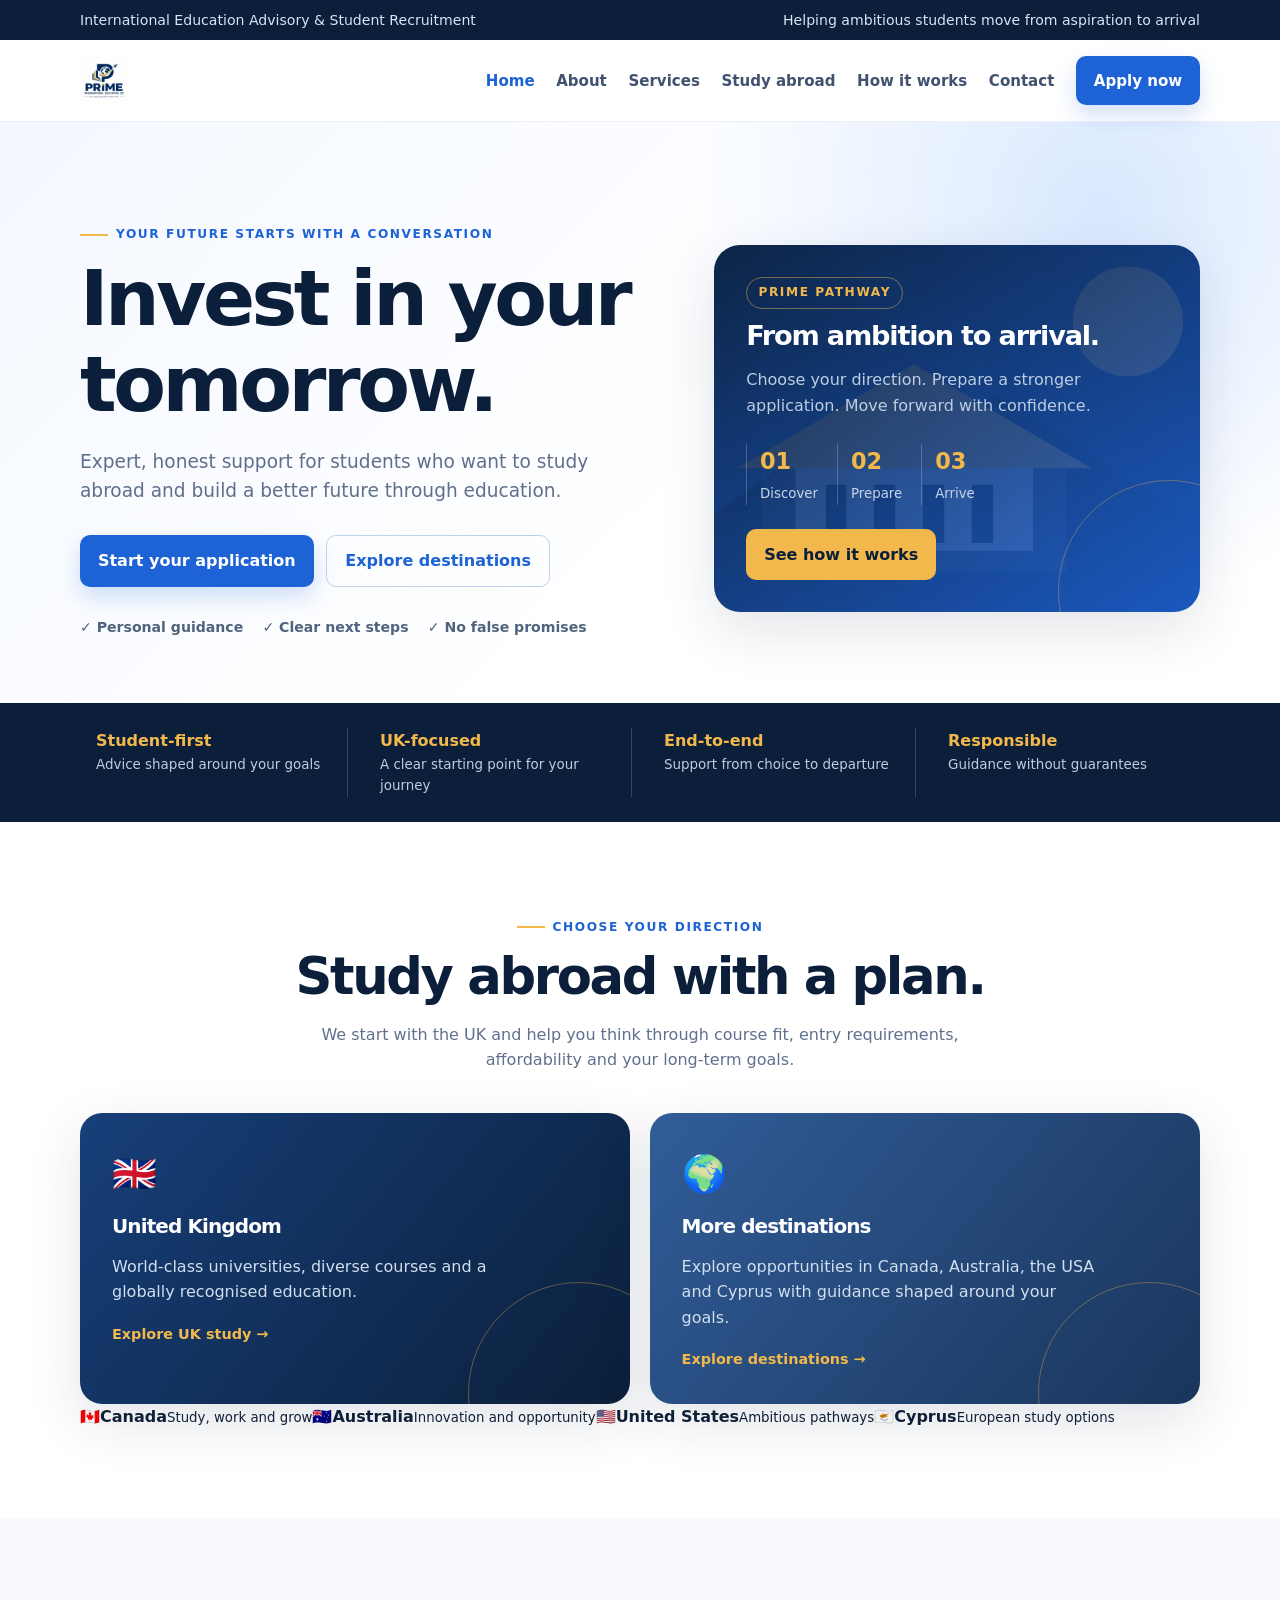
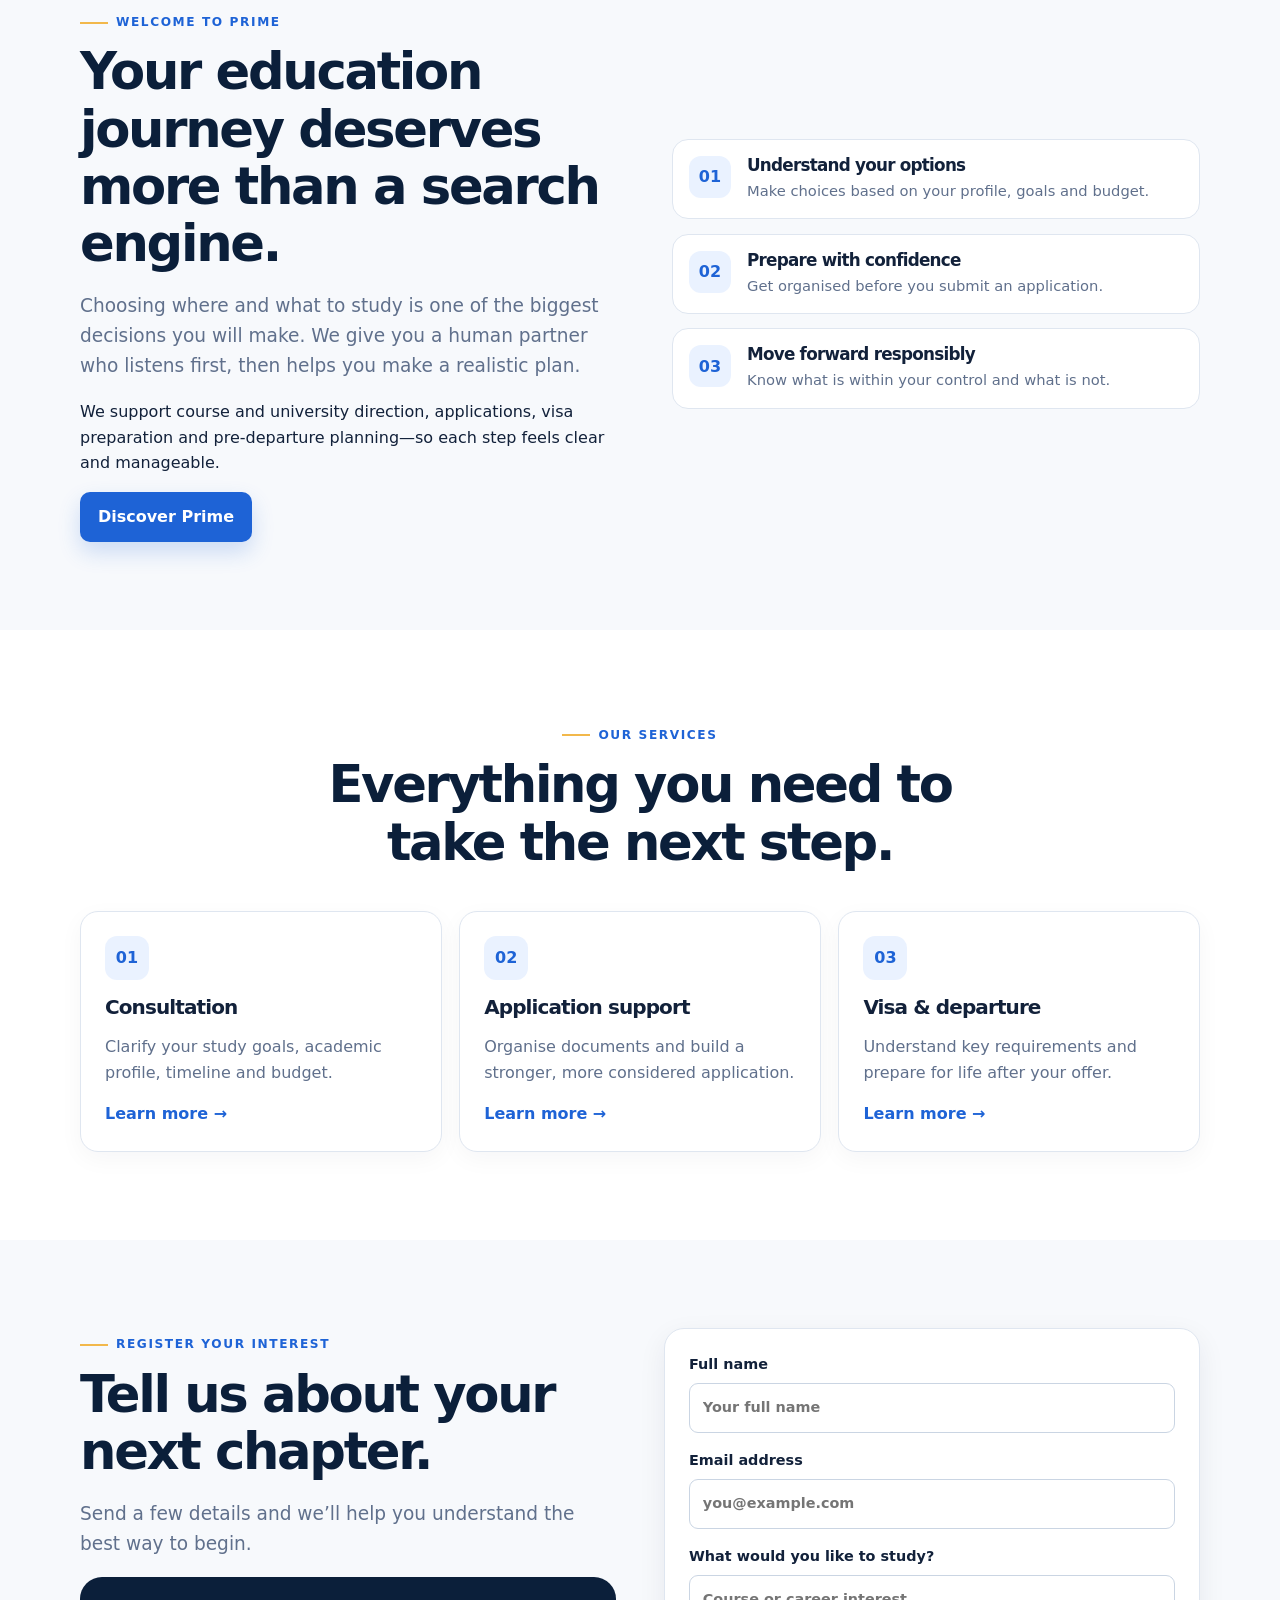
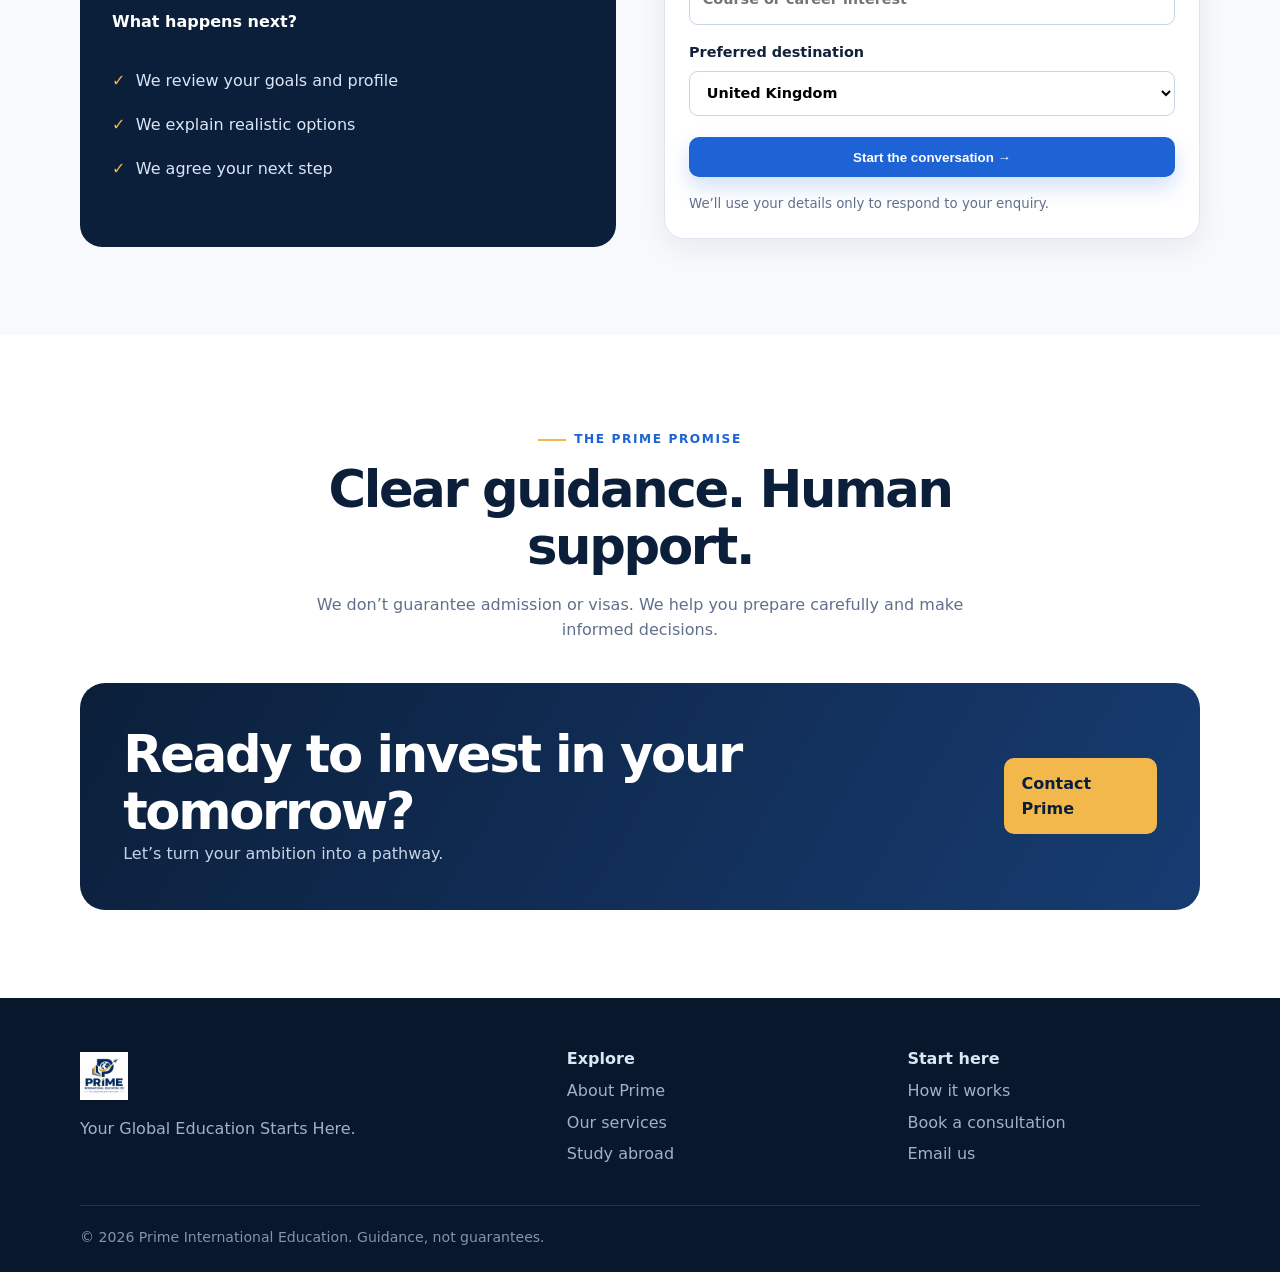
==== commit 8b66a721: "Add international destinations and WhatsApp contact" ====
--- a/index.html
+++ b/index.html
@@ -4,9 +4,9 @@
 <main>
 <section class="hero hero-consultancy"><div class="container hero-grid"><div><span class="eyebrow">Your future starts with a conversation</span><h1>Invest in your tomorrow.</h1><p class="lead">Expert, honest support for students who want to study abroad and build a better future through education.</p><div class="actions"><a class="button" href="contact.html">Start your application</a><a class="button ghost" href="#destinations">Explore destinations</a></div><div class="trust-row"><span>✓ Personal guidance</span><span>✓ Clear next steps</span><span>✓ No false promises</span></div></div><div class="hero-card hero-card-image"><div class="hero-badge">PRIME PATHWAY</div><h3>From ambition to arrival.</h3><p style="color:#bdcde2">Choose your direction. Prepare a stronger application. Move forward with confidence.</p><div class="mini-stats"><div><b>01</b><small>Discover</small></div><div><b>02</b><small>Prepare</small></div><div><b>03</b><small>Arrive</small></div></div><a class="button alt" href="process.html">See how it works</a></div></div></section>
 <section class="proof-strip"><div class="container proof-grid"><div><strong>Student-first</strong><span>Advice shaped around your goals</span></div><div><strong>UK-focused</strong><span>A clear starting point for your journey</span></div><div><strong>End-to-end</strong><span>Support from choice to departure</span></div><div><strong>Responsible</strong><span>Guidance without guarantees</span></div></div></section>
-<section class="section" id="destinations"><div class="container"><div class="section-head center"><span class="eyebrow">Choose your direction</span><h2>Study abroad with a plan.</h2><p>We start with the UK and help you think through course fit, entry requirements, affordability and your long-term goals.</p></div><div class="destination-grid"><a class="destination-card uk" href="destinations.html"><span>🇬🇧</span><h3>United Kingdom</h3><p>World-class universities, diverse courses and a globally recognised education.</p><b>Explore UK study →</b></a><a class="destination-card future" href="contact.html"><span>🌍</span><h3>More destinations coming</h3><p>Prime will expand destination guidance as our trusted advisory network grows.</p><b>Talk to an adviser →</b></a></div></div></section>
+<section class="section" id="destinations"><div class="container"><div class="section-head center"><span class="eyebrow">Choose your direction</span><h2>Study abroad with a plan.</h2><p>We start with the UK and help you think through course fit, entry requirements, affordability and your long-term goals.</p></div><div class="destination-grid"><a class="destination-card uk" href="destinations.html"><span>🇬🇧</span><h3>United Kingdom</h3><p>World-class universities, diverse courses and a globally recognised education.</p><b>Explore UK study →</b></a><a class="destination-card future" href="destinations.html"><span>🌍</span><h3>More destinations</h3><p>Explore opportunities in Canada, Australia, the USA and Cyprus with guidance shaped around your goals.</p><b>Explore destinations →</b></a></div><div class="destination-mini-grid"><a href="destinations.html#canada"><span>🇨🇦</span><strong>Canada</strong><small>Study, work and grow</small></a><a href="destinations.html#australia"><span>🇦🇺</span><strong>Australia</strong><small>Innovation and opportunity</small></a><a href="destinations.html#usa"><span>🇺🇸</span><strong>United States</strong><small>Ambitious pathways</small></a><a href="destinations.html#cyprus"><span>🇨🇾</span><strong>Cyprus</strong><small>European study options</small></a></div></div></section>
 <section class="section soft"><div class="container split"><div><span class="eyebrow">Welcome to Prime</span><h2>Your education journey deserves more than a search engine.</h2><p class="lead">Choosing where and what to study is one of the biggest decisions you will make. We give you a human partner who listens first, then helps you make a realistic plan.</p><p>We support course and university direction, applications, visa preparation and pre-departure planning—so each step feels clear and manageable.</p><a class="button" href="about.html">Discover Prime</a></div><div class="feature-stack"><div class="feature"><span>01</span><div><h3>Understand your options</h3><p>Make choices based on your profile, goals and budget.</p></div></div><div class="feature"><span>02</span><div><h3>Prepare with confidence</h3><p>Get organised before you submit an application.</p></div></div><div class="feature"><span>03</span><div><h3>Move forward responsibly</h3><p>Know what is within your control and what is not.</p></div></div></div></div></section>
 <section class="section"><div class="container"><div class="section-head center"><span class="eyebrow">Our services</span><h2>Everything you need to take the next step.</h2></div><div class="grid-3"><article class="card service-card"><div class="icon">01</div><h3>Consultation</h3><p>Clarify your study goals, academic profile, timeline and budget.</p><a href="services.html">Learn more →</a></article><article class="card service-card"><div class="icon">02</div><h3>Application support</h3><p>Organise documents and build a stronger, more considered application.</p><a href="services.html">Learn more →</a></article><article class="card service-card"><div class="icon">03</div><h3>Visa & departure</h3><p>Understand key requirements and prepare for life after your offer.</p><a href="services.html">Learn more →</a></article></div></div></section>
-<section class="section soft"><div class="container inquiry-layout"><div><span class="eyebrow">Register your interest</span><h2>Tell us about your next chapter.</h2><p class="lead">Send a few details and we’ll help you understand the best way to begin.</p><div class="contact-box"><strong>What happens next?</strong><ul class="checklist"><li><span class="check">✓</span> We review your goals and profile</li><li><span class="check">✓</span> We explain realistic options</li><li><span class="check">✓</span> We agree your next step</li></ul></div></div><form class="inquiry-form" action="mailto:abdullahgz440@gmail.com" method="post" enctype="text/plain"><label>Full name<input name="name" required placeholder="Your full name"></label><label>Email address<input type="email" name="email" required placeholder="you@example.com"></label><label>What would you like to study?<input name="interest" placeholder="Course or career interest"></label><label>Preferred destination<select name="destination"><option>United Kingdom</option><option>Not sure yet</option></select></label><button class="button" type="submit">Start the conversation →</button><small>We’ll use your details only to respond to your enquiry.</small></form></div></section>
+<section class="section soft"><div class="container inquiry-layout"><div><span class="eyebrow">Register your interest</span><h2>Tell us about your next chapter.</h2><p class="lead">Send a few details and we’ll help you understand the best way to begin.</p><div class="contact-box"><strong>What happens next?</strong><ul class="checklist"><li><span class="check">✓</span> We review your goals and profile</li><li><span class="check">✓</span> We explain realistic options</li><li><span class="check">✓</span> We agree your next step</li></ul></div></div><form class="inquiry-form" action="https://wa.me/2347084493168?text=Hello%20Prime%20International%20Education%2C%20I%20would%20like%20to%20discuss%20studying%20abroad." method="post" enctype="text/plain"><label>Full name<input name="name" required placeholder="Your full name"></label><label>Email address<input type="email" name="email" required placeholder="you@example.com"></label><label>What would you like to study?<input name="interest" placeholder="Course or career interest"></label><label>Preferred destination<select name="destination"><option>United Kingdom</option><option>Not sure yet</option></select></label><button class="button" type="submit">Start the conversation →</button><small>We’ll use your details only to respond to your enquiry.</small></form></div></section>
 <section class="section"><div class="container"><div class="section-head center"><span class="eyebrow">The Prime promise</span><h2>Clear guidance. Human support.</h2><p>We don’t guarantee admission or visas. We help you prepare carefully and make informed decisions.</p></div><div class="banner"><div><h2>Ready to invest in your tomorrow?</h2><p style="color:#c6d4e7;margin:0">Let’s turn your ambition into a pathway.</p></div><a class="button alt" href="contact.html">Contact Prime</a></div></div></section>
-</main><footer><div class="container"><div class="grid"><div><a class="brand" href="index.html"><img class="brand-logo" src="assets/prime-logo.jpg" alt="Prime International Education logo"></a><p>Your Global Education Starts Here.</p></div><div><strong>Explore</strong><a href="about.html">About Prime</a><a href="services.html">Our services</a><a href="destinations.html">Study abroad</a></div><div><strong>Start here</strong><a href="process.html">How it works</a><a href="contact.html">Book a consultation</a><a href="mailto:abdullahgz440@gmail.com">Email us</a></div></div><div class="copyright">© 2026 Prime International Education. Guidance, not guarantees.</div></div></footer></body></html>+</main><footer><div class="container"><div class="grid"><div><a class="brand" href="index.html"><img class="brand-logo" src="assets/prime-logo.jpg" alt="Prime International Education logo"></a><p>Your Global Education Starts Here.</p></div><div><strong>Explore</strong><a href="about.html">About Prime</a><a href="services.html">Our services</a><a href="destinations.html">Study abroad</a></div><div><strong>Start here</strong><a href="process.html">How it works</a><a href="contact.html">Book a consultation</a><a href="https://wa.me/2347084493168?text=Hello%20Prime%20International%20Education%2C%20I%20would%20like%20to%20discuss%20studying%20abroad.">Email us</a></div></div><div class="copyright">© 2026 Prime International Education. Guidance, not guarantees.</div></div></footer></body></html>
--- a/styles.css
+++ b/styles.css
@@ -1,3 +1,5 @@
 :root{--navy:#0b1f3a;--ink:#12213a;--blue:#1e63d6;--gold:#f2b84b;--cream:#f7f9fc;--muted:#60708c;--white:#fff;--line:#dfe6f0;--shadow:0 18px 55px rgba(12,32,63,.12)}
 *{box-sizing:border-box}html{scroll-behavior:smooth}body{margin:0;font-family:Inter,ui-sans-serif,system-ui,-apple-system,BlinkMacSystemFont,"Segoe UI",sans-serif;color:var(--ink);background:var(--white);line-height:1.6}a{color:inherit;text-decoration:none}.container{width:min(1120px,92%);margin:auto}.topbar{background:var(--navy);color:#d9e4f5;font-size:.88rem}.topbar .container{display:flex;justify-content:space-between;padding:.55rem 0}.nav{position:sticky;top:0;z-index:5;background:rgba(255,255,255,.94);backdrop-filter:blur(14px);border-bottom:1px solid #edf1f6}.nav-inner{display:flex;align-items:center;justify-content:space-between;padding:1rem 0}.brand{display:flex;align-items:center;gap:.7rem;font-weight:800;color:var(--navy);letter-spacing:-.03em}.brand-logo{width:178px;height:48px;object-fit:contain;object-position:left center}.brand-mark{display:grid;place-items:center;width:42px;height:42px;border-radius:13px;background:linear-gradient(135deg,var(--blue),#6c9ff5);color:white;font-weight:900;box-shadow:0 9px 22px rgba(30,99,214,.25)}.brand span:last-child{font-size:1.06rem}.links{display:flex;gap:1.35rem;align-items:center;font-size:.94rem;font-weight:600;color:#41526e}.links a:hover,.links a.active{color:var(--blue)}.button{display:inline-flex;align-items:center;justify-content:center;border:0;border-radius:10px;padding:.78rem 1.12rem;background:var(--blue);color:#fff;font-weight:750;box-shadow:0 10px 22px rgba(30,99,214,.2);transition:.2s transform,.2s box-shadow}.button:hover{transform:translateY(-2px);box-shadow:0 14px 28px rgba(30,99,214,.27)}.button.alt{background:var(--gold);color:var(--navy);box-shadow:none}.button.ghost{background:transparent;color:var(--blue);border:1px solid #bdd0ed;box-shadow:none}.hero{background:radial-gradient(circle at 86% 15%,#d9e8ff 0 0,transparent 33%),linear-gradient(135deg,#f4f8ff,#fff 60%);padding:6rem 0 5rem;overflow:hidden}.hero-grid{display:grid;grid-template-columns:1.08fr .92fr;gap:4rem;align-items:center}.eyebrow{display:inline-flex;gap:.5rem;align-items:center;color:var(--blue);font-weight:800;text-transform:uppercase;letter-spacing:.13em;font-size:.76rem}.eyebrow:before{content:"";width:28px;height:2px;background:var(--gold)}h1,h2,h3{line-height:1.12;letter-spacing:-.045em;margin:.7rem 0 1rem}h1{font-size:clamp(2.75rem,6vw,5.1rem);max-width:700px;color:var(--navy)}h2{font-size:clamp(2rem,4vw,3.2rem);color:var(--navy)}h3{font-size:1.25rem}.lead{font-size:1.16rem;color:var(--muted);max-width:600px}.actions{display:flex;gap:.8rem;flex-wrap:wrap;margin:1.8rem 0}.hero-card{background:var(--navy);color:#fff;border-radius:26px;padding:2rem;box-shadow:var(--shadow);position:relative;overflow:hidden}.hero-card:after{content:"";position:absolute;width:220px;height:220px;border:1px solid rgba(242,184,75,.35);border-radius:50%;right:-80px;bottom:-90px}.hero-card h3{font-size:1.7rem}.checklist{list-style:none;padding:0;margin:1.5rem 0}.checklist li{display:flex;gap:.65rem;padding:.58rem 0;color:#dbe6f7}.check{color:var(--gold);font-weight:900}.section{padding:5.5rem 0}.section.soft{background:var(--cream)}.section-head{max-width:700px;margin-bottom:2.5rem}.section-head p{color:var(--muted)}.grid-3{display:grid;grid-template-columns:repeat(3,1fr);gap:1.1rem}.card{border:1px solid var(--line);border-radius:18px;padding:1.5rem;background:#fff;box-shadow:0 7px 25px rgba(12,32,63,.04)}.card p{color:var(--muted);margin-bottom:0}.icon{width:44px;height:44px;border-radius:12px;display:grid;place-items:center;background:#eaf2ff;color:var(--blue);font-weight:900;margin-bottom:1rem}.number{font-size:2.4rem;color:var(--blue);font-weight:850}.split{display:grid;grid-template-columns:1fr 1fr;gap:4rem;align-items:center}.photo-panel{min-height:390px;border-radius:28px;background:linear-gradient(135deg,rgba(11,31,58,.84),rgba(30,99,214,.72)),url('assets/campus.svg') center/cover;position:relative;overflow:hidden}.photo-panel .quote{position:absolute;left:1.7rem;right:1.7rem;bottom:1.7rem;background:#fff;color:var(--navy);padding:1.2rem;border-radius:14px;font-weight:750}.steps{display:grid;grid-template-columns:repeat(4,1fr);gap:1rem}.step{position:relative;padding-top:1rem}.step b{display:grid;place-items:center;width:42px;height:42px;border-radius:50%;background:var(--blue);color:#fff;margin-bottom:1rem}.step p{color:var(--muted);font-size:.95rem}.banner{background:linear-gradient(120deg,var(--navy),#173c72);color:#fff;border-radius:25px;padding:2.7rem;display:flex;align-items:center;justify-content:space-between;gap:2rem}.banner h2{color:#fff;margin:0}.faq{border-top:1px solid var(--line);padding:1.1rem 0}.faq strong{display:block;margin-bottom:.35rem}.faq p{margin:0;color:var(--muted)}footer{background:#08172b;color:#dce7f5;padding:3rem 0 1.5rem}footer .brand{color:#fff}footer .grid{display:grid;grid-template-columns:1.5fr 1fr 1fr;gap:3rem}footer p,footer a{color:#9fb1cb}footer a{display:block;margin:.4rem 0}.copyright{border-top:1px solid rgba(255,255,255,.12);padding-top:1.2rem;margin-top:2rem;color:#8194b0;font-size:.88rem}.page-hero{padding:4.5rem 0;background:linear-gradient(120deg,#eef5ff,#fff)}.tag{display:inline-block;padding:.3rem .65rem;border-radius:999px;background:#e9f2ff;color:var(--blue);font-size:.78rem;font-weight:800}.contact-box{background:var(--navy);color:#fff;border-radius:22px;padding:2rem}.contact-box p{color:#c6d4e7}.contact-box .button{margin-top:1rem}
 @media(max-width:820px){.topbar .container{justify-content:center}.topbar .container span:first-child{display:none}.links{display:none}.hero{padding:4.3rem 0}.hero-grid,.split{grid-template-columns:1fr;gap:2rem}.grid-3,.steps{grid-template-columns:1fr 1fr}footer .grid{grid-template-columns:1fr 1fr}.banner{display:block}.banner .button{margin-top:1.4rem}}@media(max-width:520px){.grid-3,.steps,footer .grid{grid-template-columns:1fr}.topbar{font-size:.78rem}h1{font-size:2.7rem}.section{padding:4rem 0}.hero-card{padding:1.5rem}}
+.center{text-align:center;margin-left:auto;margin-right:auto}.hero-consultancy{padding-bottom:4rem}.hero-card-image{background:linear-gradient(145deg,rgba(11,31,58,.92),rgba(30,99,214,.86)),url('assets/campus.svg') center/cover}.hero-badge{display:inline-block;color:var(--gold);font-size:.76rem;font-weight:800;letter-spacing:.13em;border:1px solid rgba(242,184,75,.45);border-radius:99px;padding:.35rem .7rem}.trust-row{display:flex;gap:1.2rem;flex-wrap:wrap;color:#50627d;font-size:.88rem;font-weight:700}.mini-stats{display:flex;gap:1.2rem;margin:1.6rem 0 1.5rem}.mini-stats div{border-left:1px solid rgba(255,255,255,.22);padding-left:.8rem}.mini-stats b{display:block;color:var(--gold);font-size:1.4rem}.mini-stats small{color:#c6d4e7}.proof-strip{background:var(--navy);color:#fff;padding:1.6rem 0}.proof-grid{display:grid;grid-template-columns:repeat(4,1fr);gap:1rem}.proof-grid div{border-right:1px solid rgba(255,255,255,.18);padding:0 1rem}.proof-grid div:last-child{border:0}.proof-grid strong,.proof-grid span{display:block}.proof-grid strong{color:var(--gold)}.proof-grid span{color:#bdcde2;font-size:.84rem}.destination-grid{display:grid;grid-template-columns:repeat(2,1fr);gap:1.2rem}.destination-card{display:block;color:#fff;border-radius:22px;min-height:245px;padding:2rem;position:relative;overflow:hidden;background:linear-gradient(130deg,#173f79,#0b1f3a);box-shadow:var(--shadow)}.destination-card:after{content:"";position:absolute;width:220px;height:220px;border-radius:50%;border:1px solid rgba(242,184,75,.36);right:-60px;bottom:-100px}.destination-card.future{background:linear-gradient(130deg,#315d98,#19355c)}.destination-card>span{font-size:2.25rem}.destination-card h3{color:#fff;margin:.8rem 0 .4rem}.destination-card p{color:#d1deee;max-width:420px}.destination-card b{color:var(--gold);font-size:.9rem}.feature-stack{display:grid;gap:.9rem}.feature{display:flex;gap:1rem;align-items:flex-start;border:1px solid var(--line);border-radius:16px;padding:1rem;background:#fff}.feature>span{display:grid;place-items:center;min-width:42px;height:42px;border-radius:12px;background:#eaf2ff;color:var(--blue);font-weight:850}.feature h3{margin:0 0 .25rem;font-size:1.05rem}.feature p{margin:0;color:var(--muted);font-size:.92rem}.service-card a{display:inline-block;color:var(--blue);font-weight:750;margin-top:1rem}.inquiry-layout{display:grid;grid-template-columns:1fr 1fr;gap:3rem;align-items:start}.inquiry-form{background:#fff;border:1px solid var(--line);border-radius:20px;padding:1.5rem;box-shadow:0 9px 28px rgba(12,32,63,.07)}.inquiry-form label{display:block;font-weight:700;font-size:.9rem;margin-bottom:1rem}.inquiry-form input,.inquiry-form select{display:block;width:100%;margin-top:.4rem;padding:.8rem;border:1px solid #cad5e3;border-radius:9px;font:inherit;background:#fff}.inquiry-form small{display:block;color:var(--muted);margin-top:1rem}.inquiry-form .button{margin-top:.3rem;width:100%}
+@media(max-width:820px){.proof-grid{grid-template-columns:1fr 1fr}.proof-grid div:nth-child(2){border:0}.destination-grid,.inquiry-layout{grid-template-columns:1fr}}@media(max-width:520px){.proof-grid{grid-template-columns:1fr}.proof-grid div{border:0;border-bottom:1px solid rgba(255,255,255,.18);padding:.7rem 0}.brand-logo{width:154px}.trust-row{gap:.65rem;font-size:.8rem}}
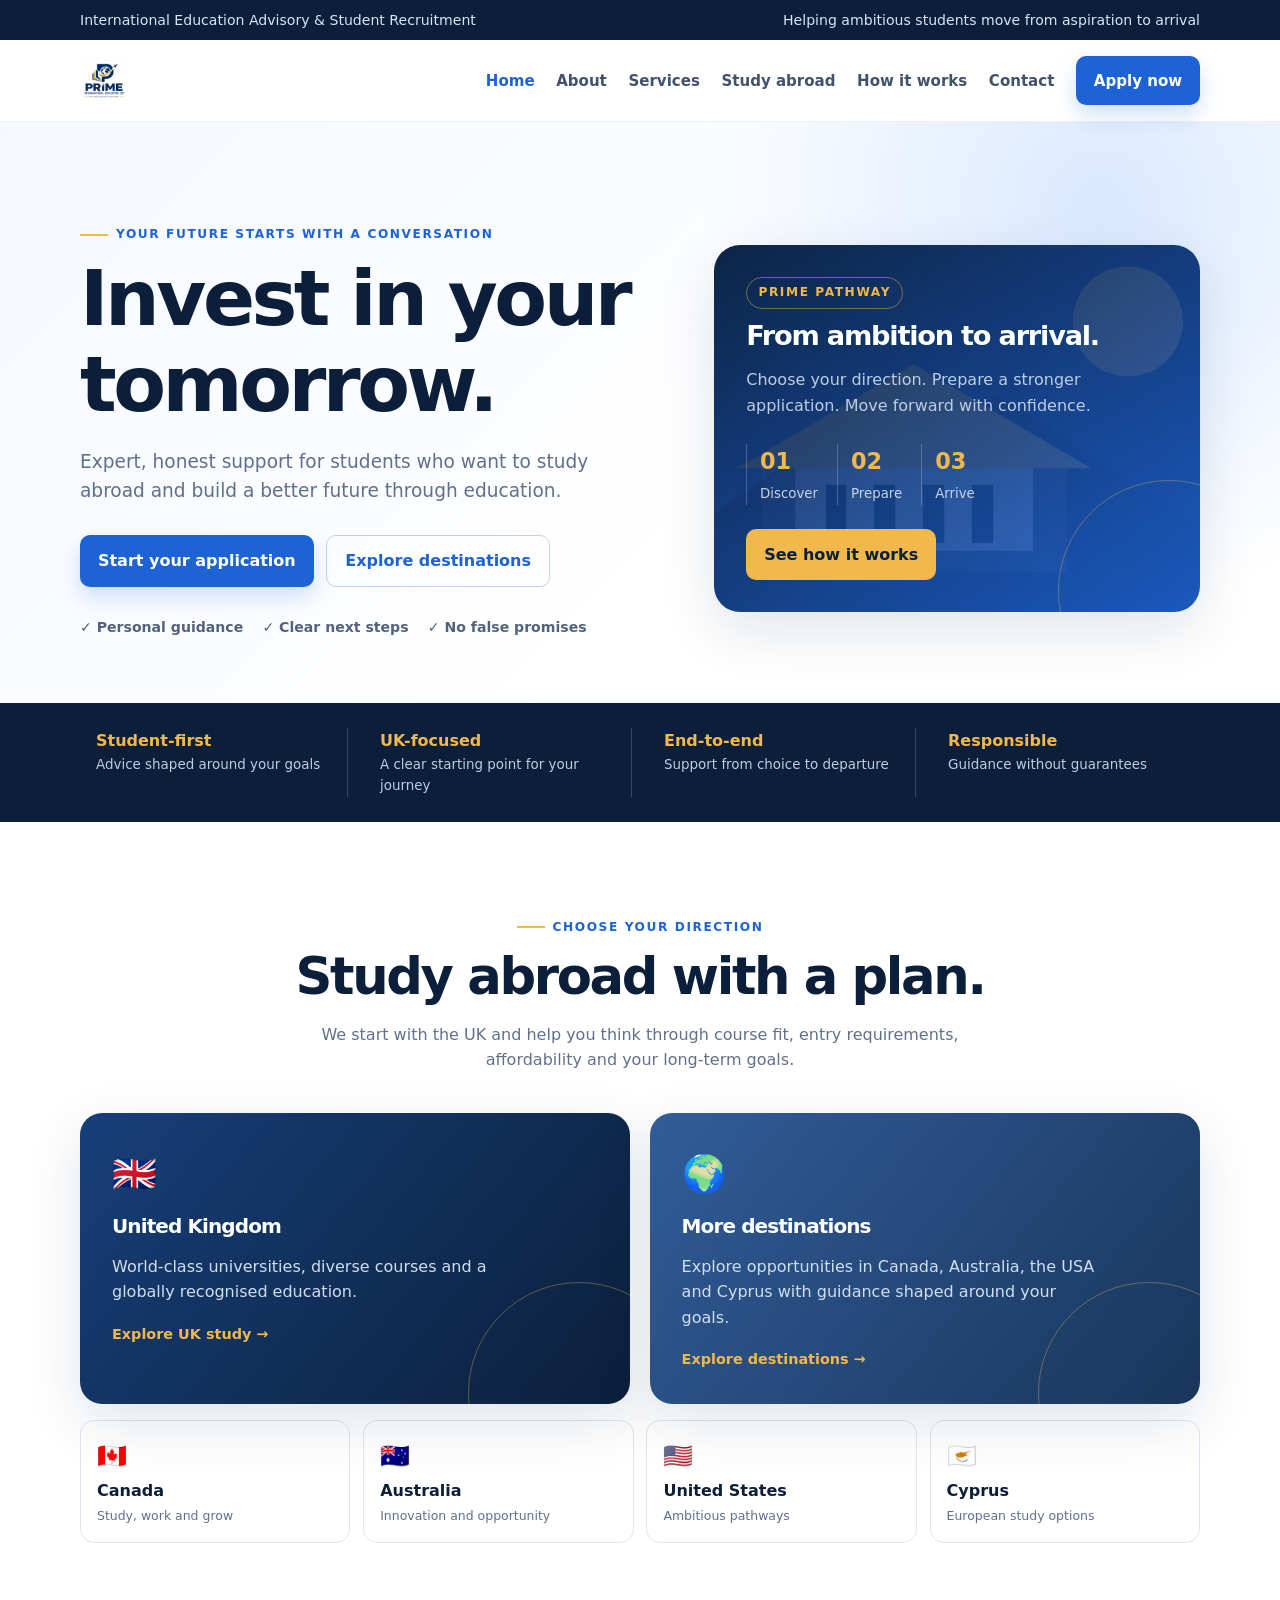
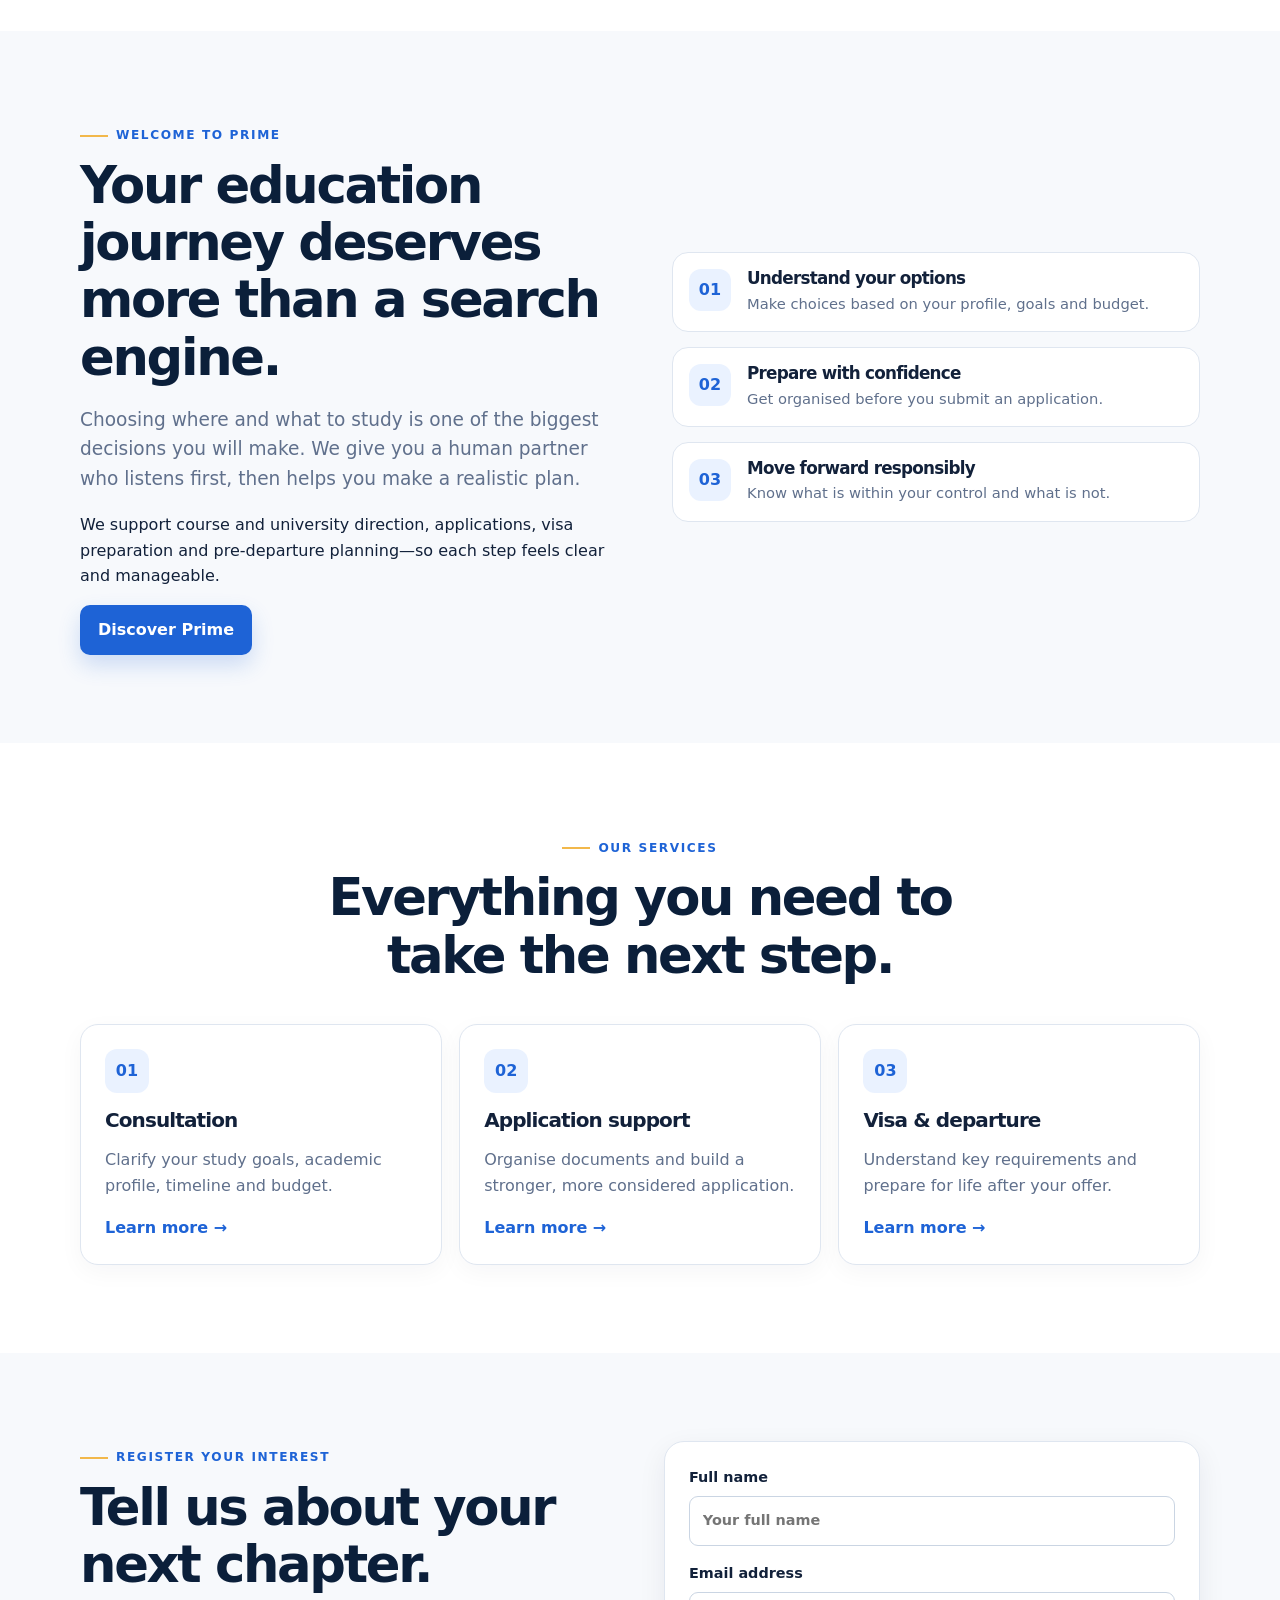
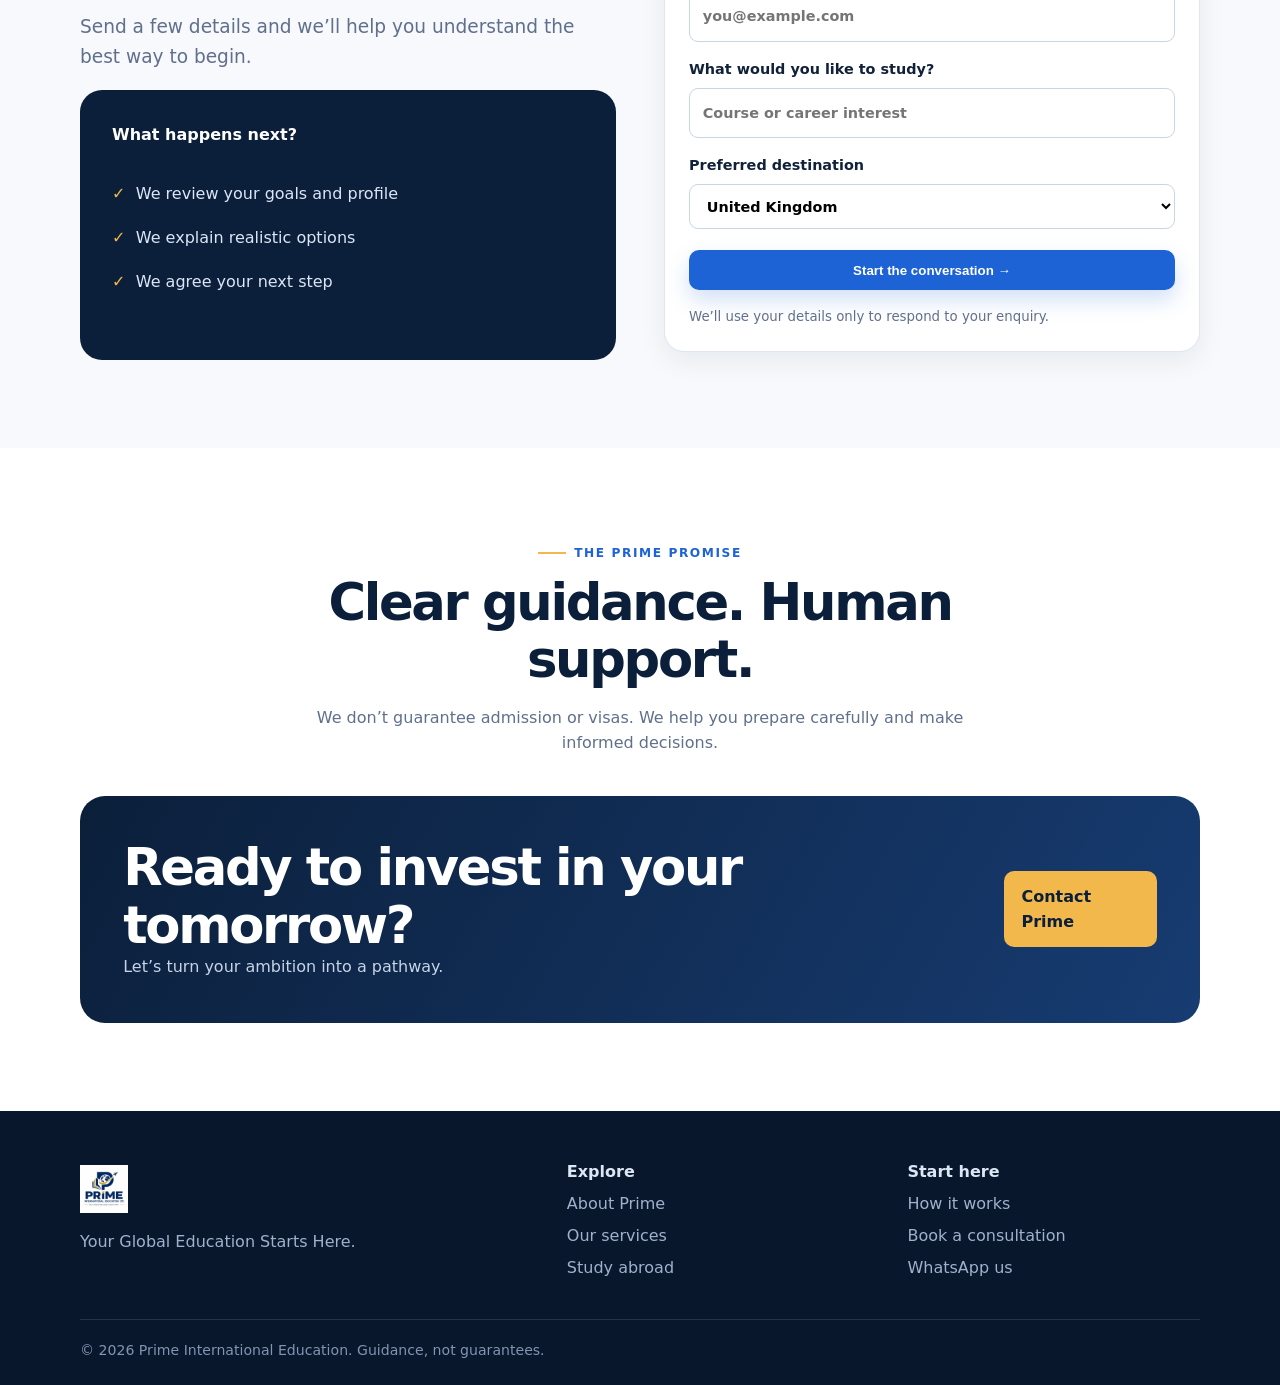
==== commit 5e1ead12: "Route contact enquiries to WhatsApp" ====
--- a/index.html
+++ b/index.html
@@ -7,6 +7,6 @@
 <section class="section" id="destinations"><div class="container"><div class="section-head center"><span class="eyebrow">Choose your direction</span><h2>Study abroad with a plan.</h2><p>We start with the UK and help you think through course fit, entry requirements, affordability and your long-term goals.</p></div><div class="destination-grid"><a class="destination-card uk" href="destinations.html"><span>🇬🇧</span><h3>United Kingdom</h3><p>World-class universities, diverse courses and a globally recognised education.</p><b>Explore UK study →</b></a><a class="destination-card future" href="destinations.html"><span>🌍</span><h3>More destinations</h3><p>Explore opportunities in Canada, Australia, the USA and Cyprus with guidance shaped around your goals.</p><b>Explore destinations →</b></a></div><div class="destination-mini-grid"><a href="destinations.html#canada"><span>🇨🇦</span><strong>Canada</strong><small>Study, work and grow</small></a><a href="destinations.html#australia"><span>🇦🇺</span><strong>Australia</strong><small>Innovation and opportunity</small></a><a href="destinations.html#usa"><span>🇺🇸</span><strong>United States</strong><small>Ambitious pathways</small></a><a href="destinations.html#cyprus"><span>🇨🇾</span><strong>Cyprus</strong><small>European study options</small></a></div></div></section>
 <section class="section soft"><div class="container split"><div><span class="eyebrow">Welcome to Prime</span><h2>Your education journey deserves more than a search engine.</h2><p class="lead">Choosing where and what to study is one of the biggest decisions you will make. We give you a human partner who listens first, then helps you make a realistic plan.</p><p>We support course and university direction, applications, visa preparation and pre-departure planning—so each step feels clear and manageable.</p><a class="button" href="about.html">Discover Prime</a></div><div class="feature-stack"><div class="feature"><span>01</span><div><h3>Understand your options</h3><p>Make choices based on your profile, goals and budget.</p></div></div><div class="feature"><span>02</span><div><h3>Prepare with confidence</h3><p>Get organised before you submit an application.</p></div></div><div class="feature"><span>03</span><div><h3>Move forward responsibly</h3><p>Know what is within your control and what is not.</p></div></div></div></div></section>
 <section class="section"><div class="container"><div class="section-head center"><span class="eyebrow">Our services</span><h2>Everything you need to take the next step.</h2></div><div class="grid-3"><article class="card service-card"><div class="icon">01</div><h3>Consultation</h3><p>Clarify your study goals, academic profile, timeline and budget.</p><a href="services.html">Learn more →</a></article><article class="card service-card"><div class="icon">02</div><h3>Application support</h3><p>Organise documents and build a stronger, more considered application.</p><a href="services.html">Learn more →</a></article><article class="card service-card"><div class="icon">03</div><h3>Visa & departure</h3><p>Understand key requirements and prepare for life after your offer.</p><a href="services.html">Learn more →</a></article></div></div></section>
-<section class="section soft"><div class="container inquiry-layout"><div><span class="eyebrow">Register your interest</span><h2>Tell us about your next chapter.</h2><p class="lead">Send a few details and we’ll help you understand the best way to begin.</p><div class="contact-box"><strong>What happens next?</strong><ul class="checklist"><li><span class="check">✓</span> We review your goals and profile</li><li><span class="check">✓</span> We explain realistic options</li><li><span class="check">✓</span> We agree your next step</li></ul></div></div><form class="inquiry-form" action="https://wa.me/2347084493168?text=Hello%20Prime%20International%20Education%2C%20I%20would%20like%20to%20discuss%20studying%20abroad." method="post" enctype="text/plain"><label>Full name<input name="name" required placeholder="Your full name"></label><label>Email address<input type="email" name="email" required placeholder="you@example.com"></label><label>What would you like to study?<input name="interest" placeholder="Course or career interest"></label><label>Preferred destination<select name="destination"><option>United Kingdom</option><option>Not sure yet</option></select></label><button class="button" type="submit">Start the conversation →</button><small>We’ll use your details only to respond to your enquiry.</small></form></div></section>
+<section class="section soft"><div class="container inquiry-layout"><div><span class="eyebrow">Register your interest</span><h2>Tell us about your next chapter.</h2><p class="lead">Send a few details and we’ll help you understand the best way to begin.</p><div class="contact-box"><strong>What happens next?</strong><ul class="checklist"><li><span class="check">✓</span> We review your goals and profile</li><li><span class="check">✓</span> We explain realistic options</li><li><span class="check">✓</span> We agree your next step</li></ul></div></div><form class="inquiry-form" action="https://wa.me/2347084493168" method="get"><label>Full name<input name="name" required placeholder="Your full name"></label><label>Email address<input type="email" name="email" required placeholder="you@example.com"></label><label>What would you like to study?<input name="interest" placeholder="Course or career interest"></label><label>Preferred destination<select name="destination"><option>United Kingdom</option><option>Not sure yet</option></select></label><button class="button" type="submit">Start the conversation →</button><small>We’ll use your details only to respond to your enquiry.</small></form></div></section>
 <section class="section"><div class="container"><div class="section-head center"><span class="eyebrow">The Prime promise</span><h2>Clear guidance. Human support.</h2><p>We don’t guarantee admission or visas. We help you prepare carefully and make informed decisions.</p></div><div class="banner"><div><h2>Ready to invest in your tomorrow?</h2><p style="color:#c6d4e7;margin:0">Let’s turn your ambition into a pathway.</p></div><a class="button alt" href="contact.html">Contact Prime</a></div></div></section>
-</main><footer><div class="container"><div class="grid"><div><a class="brand" href="index.html"><img class="brand-logo" src="assets/prime-logo.jpg" alt="Prime International Education logo"></a><p>Your Global Education Starts Here.</p></div><div><strong>Explore</strong><a href="about.html">About Prime</a><a href="services.html">Our services</a><a href="destinations.html">Study abroad</a></div><div><strong>Start here</strong><a href="process.html">How it works</a><a href="contact.html">Book a consultation</a><a href="https://wa.me/2347084493168?text=Hello%20Prime%20International%20Education%2C%20I%20would%20like%20to%20discuss%20studying%20abroad.">Email us</a></div></div><div class="copyright">© 2026 Prime International Education. Guidance, not guarantees.</div></div></footer></body></html>+</main><footer><div class="container"><div class="grid"><div><a class="brand" href="index.html"><img class="brand-logo" src="assets/prime-logo.jpg" alt="Prime International Education logo"></a><p>Your Global Education Starts Here.</p></div><div><strong>Explore</strong><a href="about.html">About Prime</a><a href="services.html">Our services</a><a href="destinations.html">Study abroad</a></div><div><strong>Start here</strong><a href="process.html">How it works</a><a href="contact.html">Book a consultation</a><a href="https://wa.me/2347084493168?text=Hello%20Prime%20International%20Education%2C%20I%20would%20like%20to%20discuss%20studying%20abroad.">WhatsApp us</a></div></div><div class="copyright">© 2026 Prime International Education. Guidance, not guarantees.</div></div></footer></body></html>
--- a/styles.css
+++ b/styles.css
@@ -3,3 +3,4 @@
 @media(max-width:820px){.topbar .container{justify-content:center}.topbar .container span:first-child{display:none}.links{display:none}.hero{padding:4.3rem 0}.hero-grid,.split{grid-template-columns:1fr;gap:2rem}.grid-3,.steps{grid-template-columns:1fr 1fr}footer .grid{grid-template-columns:1fr 1fr}.banner{display:block}.banner .button{margin-top:1.4rem}}@media(max-width:520px){.grid-3,.steps,footer .grid{grid-template-columns:1fr}.topbar{font-size:.78rem}h1{font-size:2.7rem}.section{padding:4rem 0}.hero-card{padding:1.5rem}}
 .center{text-align:center;margin-left:auto;margin-right:auto}.hero-consultancy{padding-bottom:4rem}.hero-card-image{background:linear-gradient(145deg,rgba(11,31,58,.92),rgba(30,99,214,.86)),url('assets/campus.svg') center/cover}.hero-badge{display:inline-block;color:var(--gold);font-size:.76rem;font-weight:800;letter-spacing:.13em;border:1px solid rgba(242,184,75,.45);border-radius:99px;padding:.35rem .7rem}.trust-row{display:flex;gap:1.2rem;flex-wrap:wrap;color:#50627d;font-size:.88rem;font-weight:700}.mini-stats{display:flex;gap:1.2rem;margin:1.6rem 0 1.5rem}.mini-stats div{border-left:1px solid rgba(255,255,255,.22);padding-left:.8rem}.mini-stats b{display:block;color:var(--gold);font-size:1.4rem}.mini-stats small{color:#c6d4e7}.proof-strip{background:var(--navy);color:#fff;padding:1.6rem 0}.proof-grid{display:grid;grid-template-columns:repeat(4,1fr);gap:1rem}.proof-grid div{border-right:1px solid rgba(255,255,255,.18);padding:0 1rem}.proof-grid div:last-child{border:0}.proof-grid strong,.proof-grid span{display:block}.proof-grid strong{color:var(--gold)}.proof-grid span{color:#bdcde2;font-size:.84rem}.destination-grid{display:grid;grid-template-columns:repeat(2,1fr);gap:1.2rem}.destination-card{display:block;color:#fff;border-radius:22px;min-height:245px;padding:2rem;position:relative;overflow:hidden;background:linear-gradient(130deg,#173f79,#0b1f3a);box-shadow:var(--shadow)}.destination-card:after{content:"";position:absolute;width:220px;height:220px;border-radius:50%;border:1px solid rgba(242,184,75,.36);right:-60px;bottom:-100px}.destination-card.future{background:linear-gradient(130deg,#315d98,#19355c)}.destination-card>span{font-size:2.25rem}.destination-card h3{color:#fff;margin:.8rem 0 .4rem}.destination-card p{color:#d1deee;max-width:420px}.destination-card b{color:var(--gold);font-size:.9rem}.feature-stack{display:grid;gap:.9rem}.feature{display:flex;gap:1rem;align-items:flex-start;border:1px solid var(--line);border-radius:16px;padding:1rem;background:#fff}.feature>span{display:grid;place-items:center;min-width:42px;height:42px;border-radius:12px;background:#eaf2ff;color:var(--blue);font-weight:850}.feature h3{margin:0 0 .25rem;font-size:1.05rem}.feature p{margin:0;color:var(--muted);font-size:.92rem}.service-card a{display:inline-block;color:var(--blue);font-weight:750;margin-top:1rem}.inquiry-layout{display:grid;grid-template-columns:1fr 1fr;gap:3rem;align-items:start}.inquiry-form{background:#fff;border:1px solid var(--line);border-radius:20px;padding:1.5rem;box-shadow:0 9px 28px rgba(12,32,63,.07)}.inquiry-form label{display:block;font-weight:700;font-size:.9rem;margin-bottom:1rem}.inquiry-form input,.inquiry-form select{display:block;width:100%;margin-top:.4rem;padding:.8rem;border:1px solid #cad5e3;border-radius:9px;font:inherit;background:#fff}.inquiry-form small{display:block;color:var(--muted);margin-top:1rem}.inquiry-form .button{margin-top:.3rem;width:100%}
 @media(max-width:820px){.proof-grid{grid-template-columns:1fr 1fr}.proof-grid div:nth-child(2){border:0}.destination-grid,.inquiry-layout{grid-template-columns:1fr}}@media(max-width:520px){.proof-grid{grid-template-columns:1fr}.proof-grid div{border:0;border-bottom:1px solid rgba(255,255,255,.18);padding:.7rem 0}.brand-logo{width:154px}.trust-row{gap:.65rem;font-size:.8rem}}
+.destination-mini-grid{display:grid;grid-template-columns:repeat(4,1fr);gap:.8rem;margin-top:1rem}.destination-mini-grid a{display:flex;flex-direction:column;gap:.15rem;padding:1rem;border:1px solid var(--line);border-radius:14px;background:#fff}.destination-mini-grid span{font-size:1.5rem}.destination-mini-grid strong{color:var(--navy)}.destination-mini-grid small{color:var(--muted);font-size:.78rem}.destination-detail-grid{display:grid;grid-template-columns:repeat(3,1fr);gap:1rem}.destination-detail>span{font-size:2rem}.destination-detail a{display:inline-block;margin-top:1rem;color:var(--blue);font-weight:750}@media(max-width:820px){.destination-detail-grid{grid-template-columns:1fr 1fr}.destination-mini-grid{grid-template-columns:repeat(2,1fr)}}@media(max-width:520px){.destination-detail-grid{grid-template-columns:1fr}}
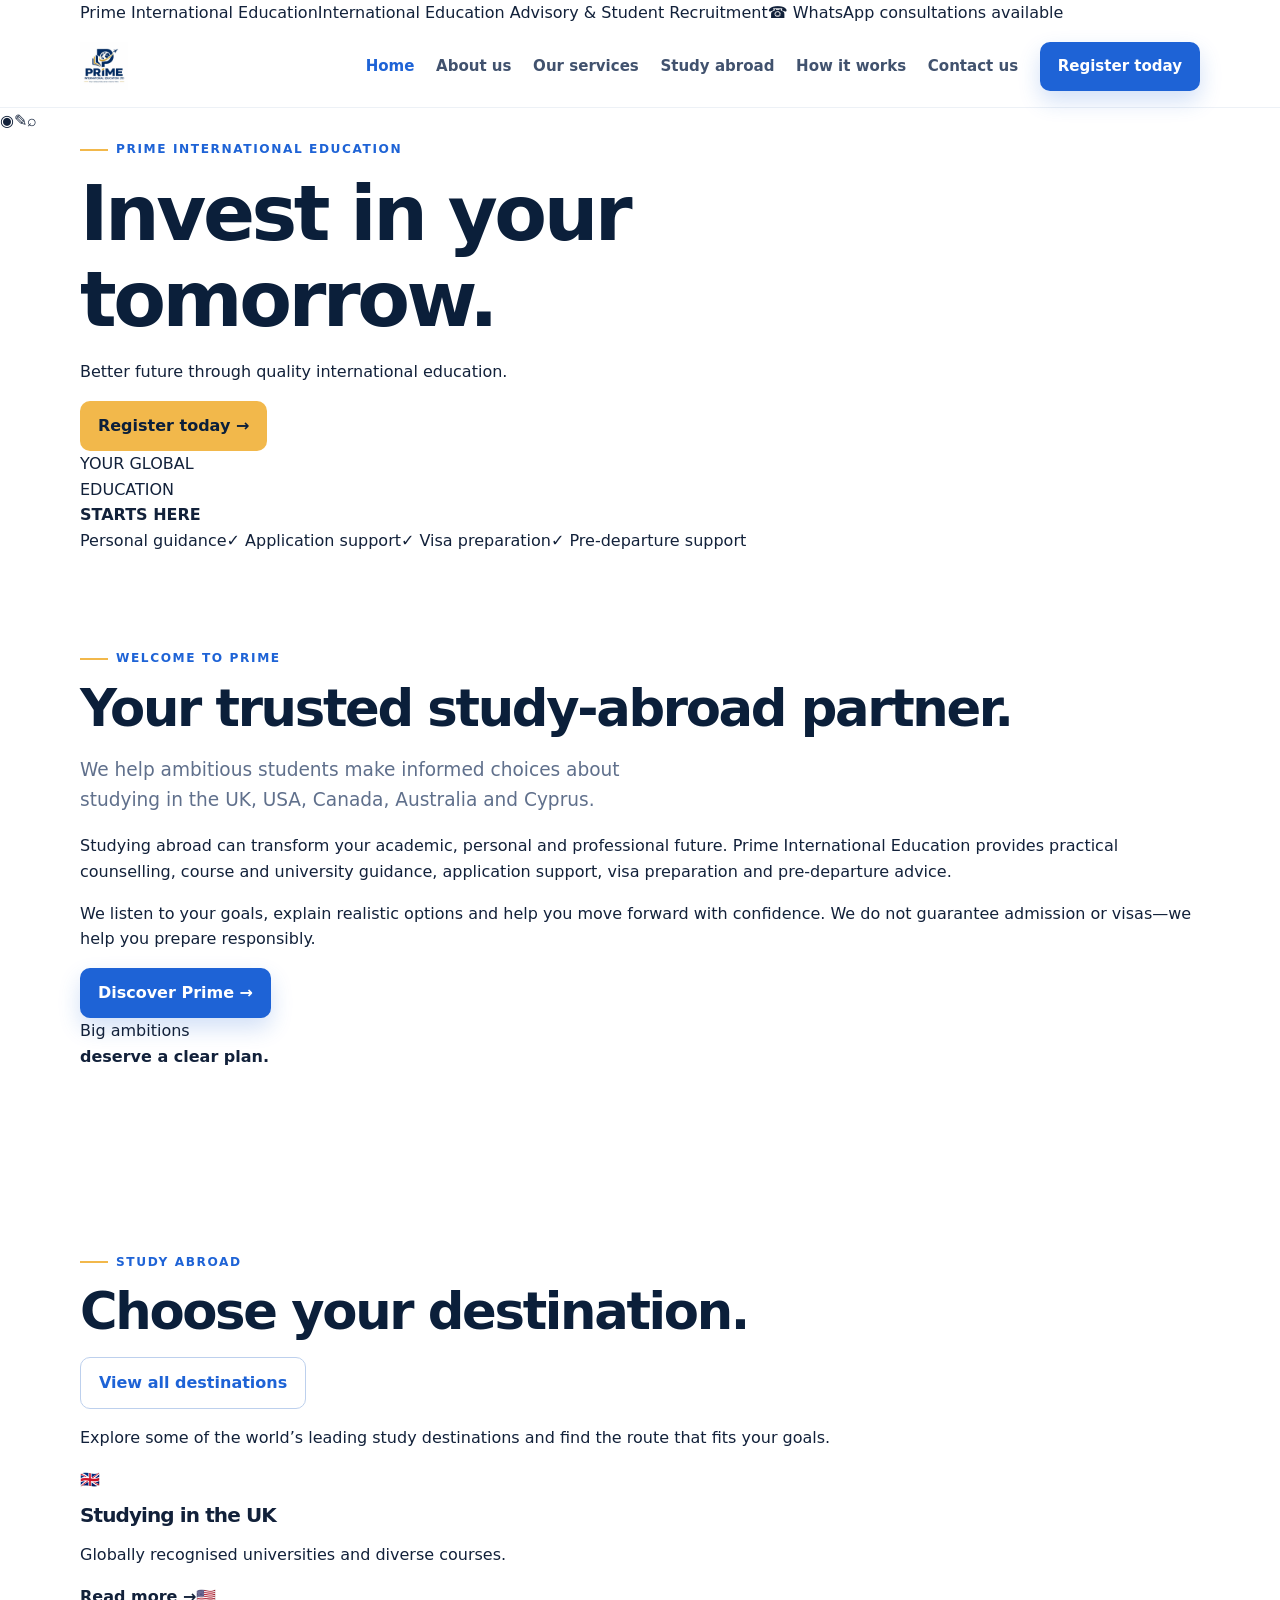
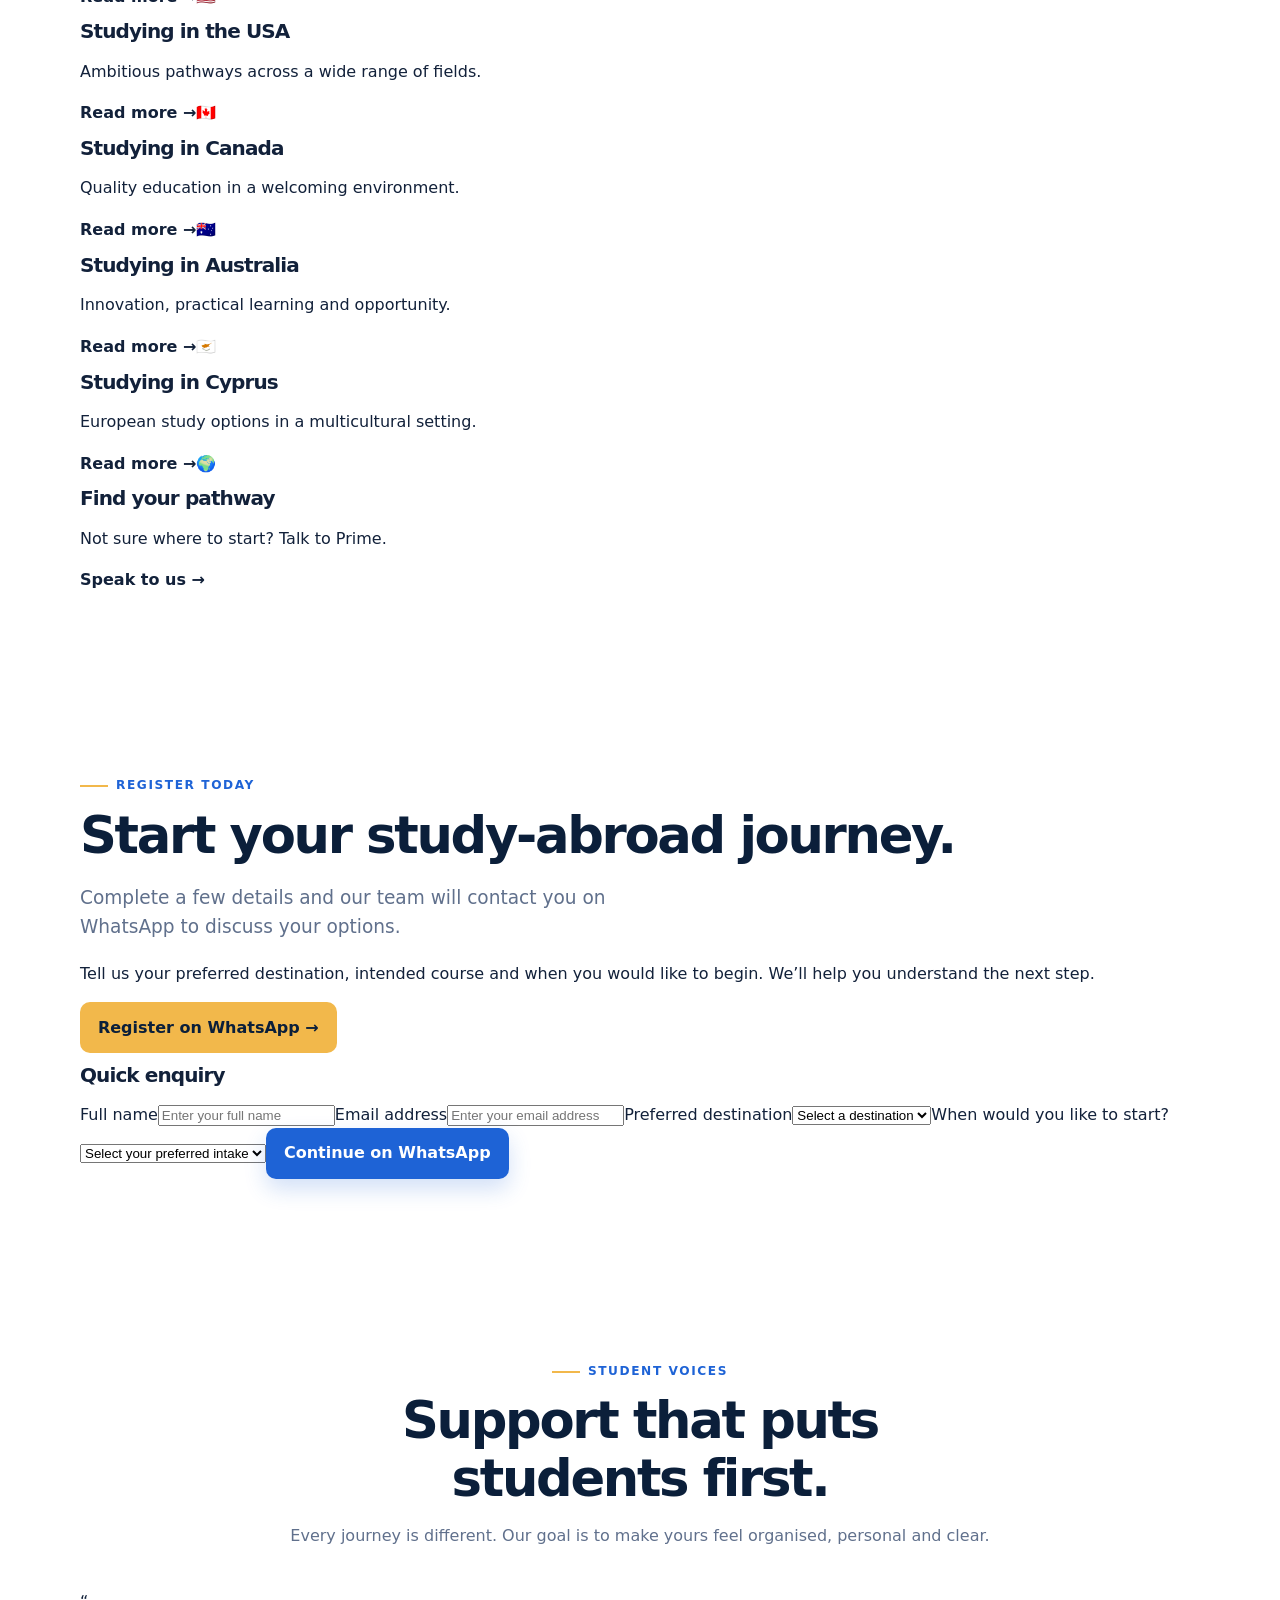
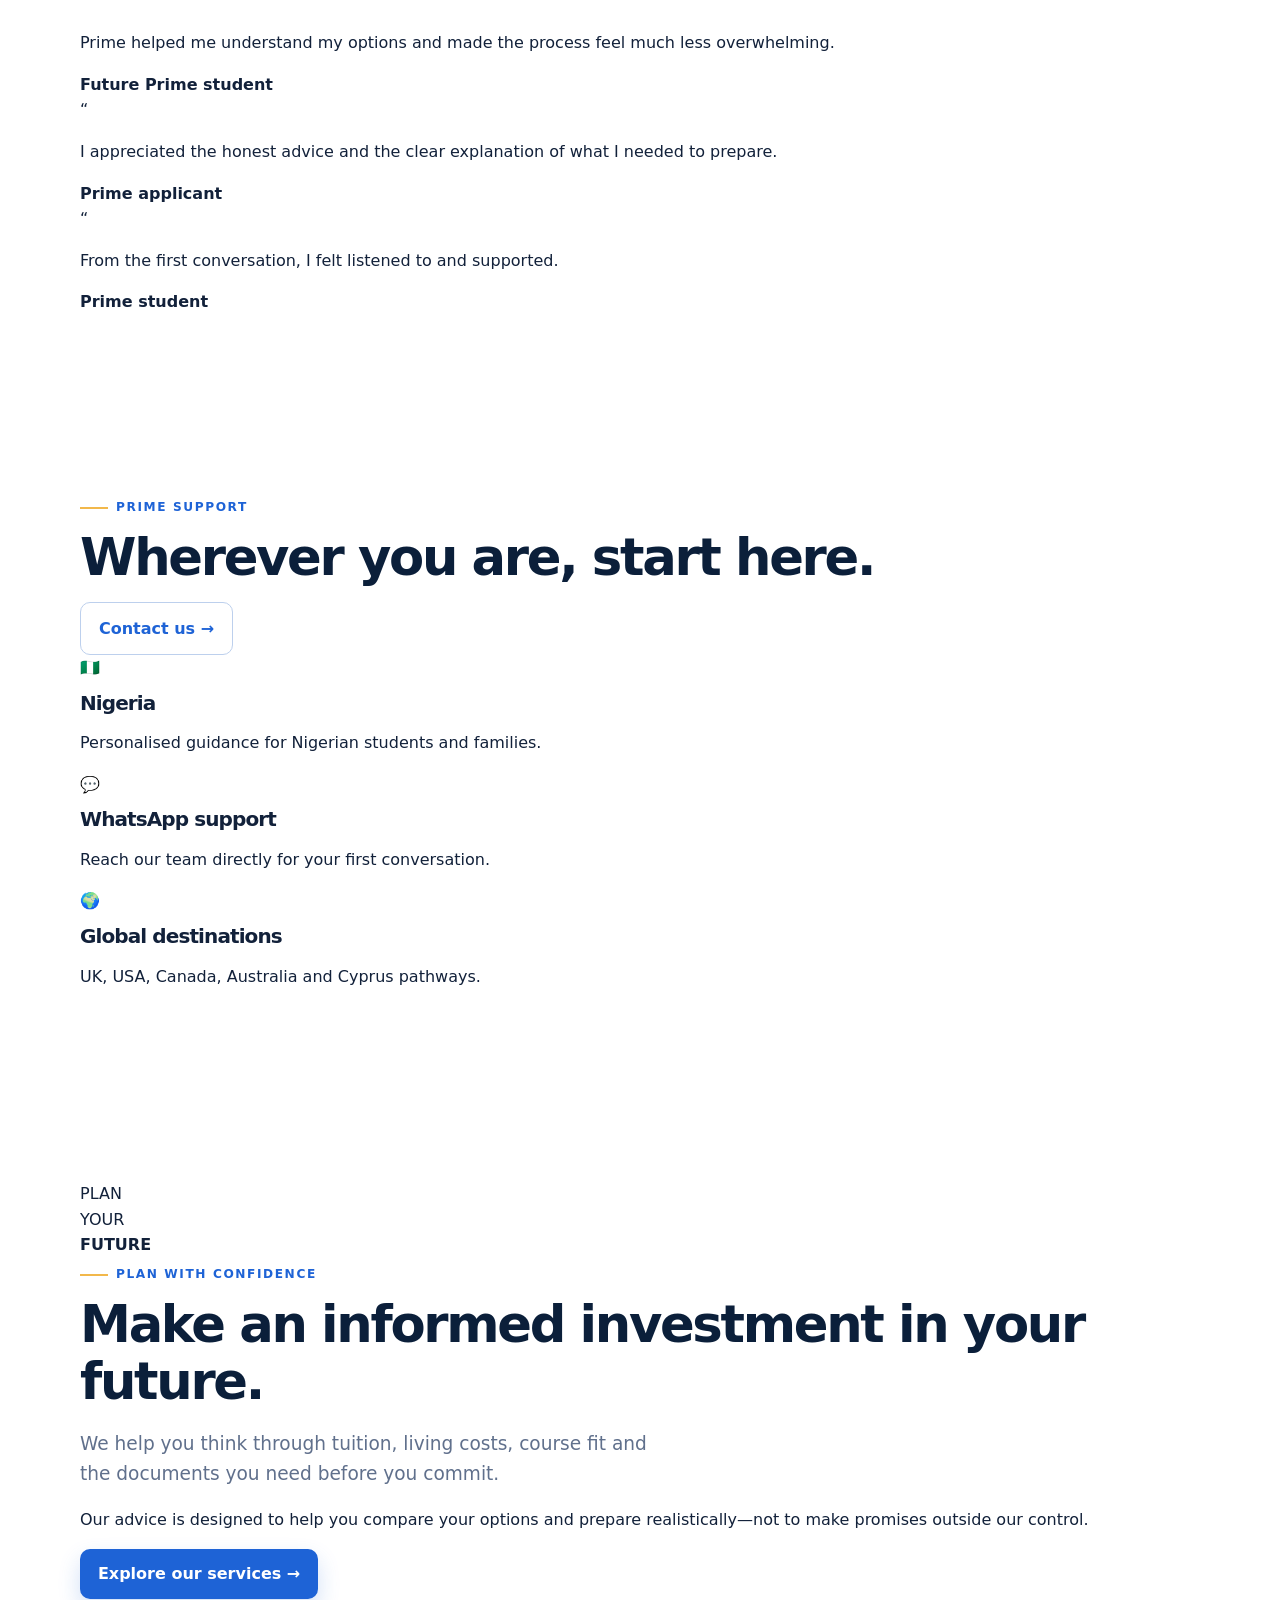
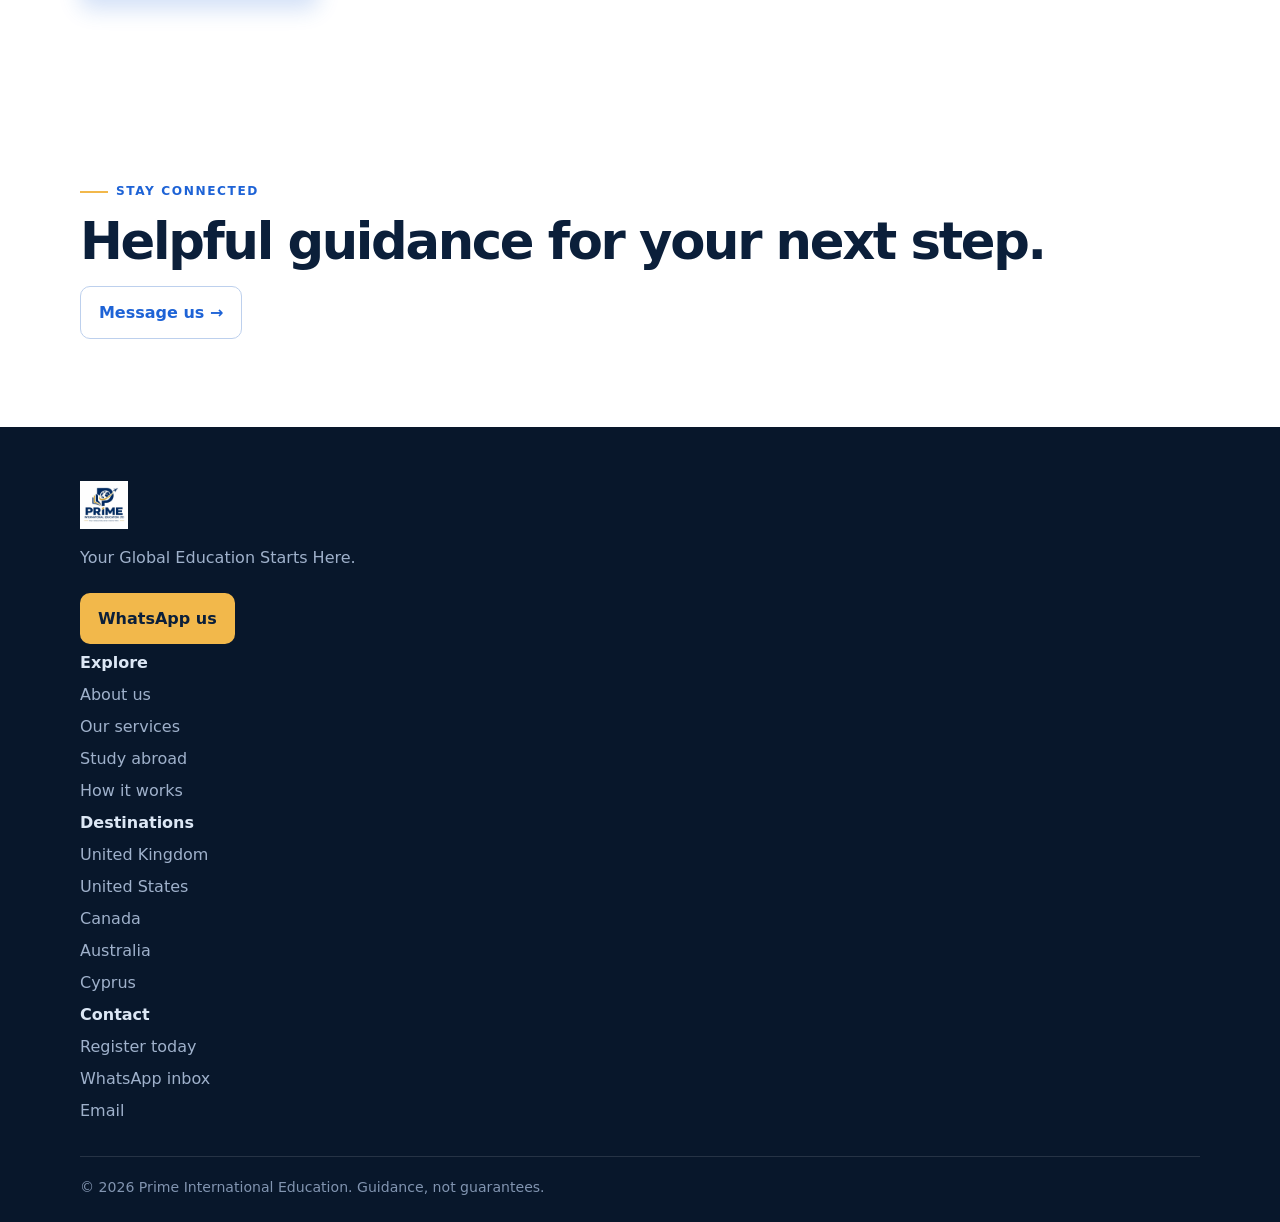
==== commit 8a55ac90: "Match education consultancy homepage format" ====
--- a/index.html
+++ b/index.html
@@ -1,12 +1,15 @@
-<!doctype html><html lang="en"><head><meta charset="utf-8"><meta name="viewport" content="width=device-width,initial-scale=1"><title>Prime International Education | Your Global Education Starts Here</title><meta name="description" content="Personalised international education advice, university applications, visa guidance and pre-departure support for ambitious students."><link rel="stylesheet" href="styles.css"></head><body>
-<div class="topbar"><div class="container"><span>International Education Advisory & Student Recruitment</span><span>Helping ambitious students move from aspiration to arrival</span></div></div>
-<header class="nav"><div class="container nav-inner"><a class="brand" href="index.html"><img class="brand-logo" src="assets/prime-logo.jpg" alt="Prime International Education logo"></a><nav class="links"><a class="active" href="index.html">Home</a><a href="about.html">About</a><a href="services.html">Services</a><a href="destinations.html">Study abroad</a><a href="process.html">How it works</a><a href="contact.html">Contact</a><a class="button" href="contact.html">Apply now</a></nav></div></header>
+<!doctype html><html lang="en"><head><meta charset="utf-8"><meta name="viewport" content="width=device-width,initial-scale=1"><title>Prime International Education | Your Global Education Starts Here</title><meta name="description" content="Study abroad guidance and student recruitment for the UK, USA, Canada, Australia and Cyprus."><link rel="stylesheet" href="styles.css"></head><body>
+<div class="site-top"><div class="container"><span>Prime International Education</span><span>International Education Advisory & Student Recruitment</span><span>☎ WhatsApp consultations available</span></div></div>
+<header class="nav"><div class="container nav-inner"><a class="brand" href="index.html"><img class="brand-logo" src="assets/prime-logo.jpg" alt="Prime International Education logo"></a><nav class="links"><a class="active" href="index.html">Home</a><a href="about.html">About us</a><a href="services.html">Our services</a><a href="destinations.html">Study abroad</a><a href="process.html">How it works</a><a href="contact.html">Contact us</a><a class="button" href="contact.html">Register today</a></nav></div></header>
+<div class="quick-rail"><a href="https://wa.me/2347084493168" aria-label="WhatsApp">◉</a><a href="contact.html" aria-label="Register">✎</a><a href="destinations.html" aria-label="Destinations">⌕</a></div>
 <main>
-<section class="hero hero-consultancy"><div class="container hero-grid"><div><span class="eyebrow">Your future starts with a conversation</span><h1>Invest in your tomorrow.</h1><p class="lead">Expert, honest support for students who want to study abroad and build a better future through education.</p><div class="actions"><a class="button" href="contact.html">Start your application</a><a class="button ghost" href="#destinations">Explore destinations</a></div><div class="trust-row"><span>✓ Personal guidance</span><span>✓ Clear next steps</span><span>✓ No false promises</span></div></div><div class="hero-card hero-card-image"><div class="hero-badge">PRIME PATHWAY</div><h3>From ambition to arrival.</h3><p style="color:#bdcde2">Choose your direction. Prepare a stronger application. Move forward with confidence.</p><div class="mini-stats"><div><b>01</b><small>Discover</small></div><div><b>02</b><small>Prepare</small></div><div><b>03</b><small>Arrive</small></div></div><a class="button alt" href="process.html">See how it works</a></div></div></section>
-<section class="proof-strip"><div class="container proof-grid"><div><strong>Student-first</strong><span>Advice shaped around your goals</span></div><div><strong>UK-focused</strong><span>A clear starting point for your journey</span></div><div><strong>End-to-end</strong><span>Support from choice to departure</span></div><div><strong>Responsible</strong><span>Guidance without guarantees</span></div></div></section>
-<section class="section" id="destinations"><div class="container"><div class="section-head center"><span class="eyebrow">Choose your direction</span><h2>Study abroad with a plan.</h2><p>We start with the UK and help you think through course fit, entry requirements, affordability and your long-term goals.</p></div><div class="destination-grid"><a class="destination-card uk" href="destinations.html"><span>🇬🇧</span><h3>United Kingdom</h3><p>World-class universities, diverse courses and a globally recognised education.</p><b>Explore UK study →</b></a><a class="destination-card future" href="destinations.html"><span>🌍</span><h3>More destinations</h3><p>Explore opportunities in Canada, Australia, the USA and Cyprus with guidance shaped around your goals.</p><b>Explore destinations →</b></a></div><div class="destination-mini-grid"><a href="destinations.html#canada"><span>🇨🇦</span><strong>Canada</strong><small>Study, work and grow</small></a><a href="destinations.html#australia"><span>🇦🇺</span><strong>Australia</strong><small>Innovation and opportunity</small></a><a href="destinations.html#usa"><span>🇺🇸</span><strong>United States</strong><small>Ambitious pathways</small></a><a href="destinations.html#cyprus"><span>🇨🇾</span><strong>Cyprus</strong><small>European study options</small></a></div></div></section>
-<section class="section soft"><div class="container split"><div><span class="eyebrow">Welcome to Prime</span><h2>Your education journey deserves more than a search engine.</h2><p class="lead">Choosing where and what to study is one of the biggest decisions you will make. We give you a human partner who listens first, then helps you make a realistic plan.</p><p>We support course and university direction, applications, visa preparation and pre-departure planning—so each step feels clear and manageable.</p><a class="button" href="about.html">Discover Prime</a></div><div class="feature-stack"><div class="feature"><span>01</span><div><h3>Understand your options</h3><p>Make choices based on your profile, goals and budget.</p></div></div><div class="feature"><span>02</span><div><h3>Prepare with confidence</h3><p>Get organised before you submit an application.</p></div></div><div class="feature"><span>03</span><div><h3>Move forward responsibly</h3><p>Know what is within your control and what is not.</p></div></div></div></div></section>
-<section class="section"><div class="container"><div class="section-head center"><span class="eyebrow">Our services</span><h2>Everything you need to take the next step.</h2></div><div class="grid-3"><article class="card service-card"><div class="icon">01</div><h3>Consultation</h3><p>Clarify your study goals, academic profile, timeline and budget.</p><a href="services.html">Learn more →</a></article><article class="card service-card"><div class="icon">02</div><h3>Application support</h3><p>Organise documents and build a stronger, more considered application.</p><a href="services.html">Learn more →</a></article><article class="card service-card"><div class="icon">03</div><h3>Visa & departure</h3><p>Understand key requirements and prepare for life after your offer.</p><a href="services.html">Learn more →</a></article></div></div></section>
-<section class="section soft"><div class="container inquiry-layout"><div><span class="eyebrow">Register your interest</span><h2>Tell us about your next chapter.</h2><p class="lead">Send a few details and we’ll help you understand the best way to begin.</p><div class="contact-box"><strong>What happens next?</strong><ul class="checklist"><li><span class="check">✓</span> We review your goals and profile</li><li><span class="check">✓</span> We explain realistic options</li><li><span class="check">✓</span> We agree your next step</li></ul></div></div><form class="inquiry-form" action="https://wa.me/2347084493168" method="get"><label>Full name<input name="name" required placeholder="Your full name"></label><label>Email address<input type="email" name="email" required placeholder="you@example.com"></label><label>What would you like to study?<input name="interest" placeholder="Course or career interest"></label><label>Preferred destination<select name="destination"><option>United Kingdom</option><option>Not sure yet</option></select></label><button class="button" type="submit">Start the conversation →</button><small>We’ll use your details only to respond to your enquiry.</small></form></div></section>
-<section class="section"><div class="container"><div class="section-head center"><span class="eyebrow">The Prime promise</span><h2>Clear guidance. Human support.</h2><p>We don’t guarantee admission or visas. We help you prepare carefully and make informed decisions.</p></div><div class="banner"><div><h2>Ready to invest in your tomorrow?</h2><p style="color:#c6d4e7;margin:0">Let’s turn your ambition into a pathway.</p></div><a class="button alt" href="contact.html">Contact Prime</a></div></div></section>
-</main><footer><div class="container"><div class="grid"><div><a class="brand" href="index.html"><img class="brand-logo" src="assets/prime-logo.jpg" alt="Prime International Education logo"></a><p>Your Global Education Starts Here.</p></div><div><strong>Explore</strong><a href="about.html">About Prime</a><a href="services.html">Our services</a><a href="destinations.html">Study abroad</a></div><div><strong>Start here</strong><a href="process.html">How it works</a><a href="contact.html">Book a consultation</a><a href="https://wa.me/2347084493168?text=Hello%20Prime%20International%20Education%2C%20I%20would%20like%20to%20discuss%20studying%20abroad.">WhatsApp us</a></div></div><div class="copyright">© 2026 Prime International Education. Guidance, not guarantees.</div></div></footer></body></html>+<section class="bc-hero"><div class="container bc-hero-inner"><div><span class="eyebrow">Prime International Education</span><h1>Invest in your tomorrow.</h1><p>Better future through quality international education.</p><a class="button alt" href="contact.html">Register today →</a></div><div class="hero-portrait">YOUR GLOBAL<br>EDUCATION<br><b>STARTS HERE</b></div></div></section>
+<section class="partner-strip"><div class="container partner-items"><span>Personal guidance</span><span>✓ Application support</span><span>✓ Visa preparation</span><span>✓ Pre-departure support</span></div></section>
+<section class="section intro-section"><div class="container two-col-intro"><div><span class="eyebrow">Welcome to Prime</span><h2>Your trusted study-abroad partner.</h2><p class="lead">We help ambitious students make informed choices about studying in the UK, USA, Canada, Australia and Cyprus.</p><p>Studying abroad can transform your academic, personal and professional future. Prime International Education provides practical counselling, course and university guidance, application support, visa preparation and pre-departure advice.</p><p>We listen to your goals, explain realistic options and help you move forward with confidence. We do not guarantee admission or visas—we help you prepare responsibly.</p><a class="button" href="about.html">Discover Prime →</a></div><div class="intro-image"><div class="image-note">Big ambitions<br><b>deserve a clear plan.</b></div></div></div></section>
+<section class="section destination-section"><div class="container"><div class="section-title-row"><div><span class="eyebrow">Study abroad</span><h2>Choose your destination.</h2></div><a class="button ghost" href="destinations.html">View all destinations</a></div><p class="section-copy">Explore some of the world’s leading study destinations and find the route that fits your goals.</p><div class="six-cards"><a href="destinations.html#uk"><span>🇬🇧</span><h3>Studying in the UK</h3><p>Globally recognised universities and diverse courses.</p><b>Read more →</b></a><a href="destinations.html#usa"><span>🇺🇸</span><h3>Studying in the USA</h3><p>Ambitious pathways across a wide range of fields.</p><b>Read more →</b></a><a href="destinations.html#canada"><span>🇨🇦</span><h3>Studying in Canada</h3><p>Quality education in a welcoming environment.</p><b>Read more →</b></a><a href="destinations.html#australia"><span>🇦🇺</span><h3>Studying in Australia</h3><p>Innovation, practical learning and opportunity.</p><b>Read more →</b></a><a href="destinations.html#cyprus"><span>🇨🇾</span><h3>Studying in Cyprus</h3><p>European study options in a multicultural setting.</p><b>Read more →</b></a><a href="destinations.html"><span>🌍</span><h3>Find your pathway</h3><p>Not sure where to start? Talk to Prime.</p><b>Speak to us →</b></a></div></div></section>
+<section class="section register-section"><div class="container register-layout"><div><span class="eyebrow">Register today</span><h2>Start your study-abroad journey.</h2><p class="lead">Complete a few details and our team will contact you on WhatsApp to discuss your options.</p><p>Tell us your preferred destination, intended course and when you would like to begin. We’ll help you understand the next step.</p><a class="button alt" href="https://wa.me/2347084493168?text=Hello%20Prime%20International%20Education%2C%20I%20would%20like%20to%20register%20for%20study%20abroad%20guidance.">Register on WhatsApp →</a></div><div class="register-card"><h3>Quick enquiry</h3><label>Full name<input placeholder="Enter your full name"></label><label>Email address<input placeholder="Enter your email address"></label><label>Preferred destination<select><option>Select a destination</option><option>United Kingdom</option><option>United States</option><option>Canada</option><option>Australia</option><option>Cyprus</option></select></label><label>When would you like to start?<select><option>Select your preferred intake</option><option>Next available intake</option><option>Within one year</option><option>Not sure yet</option></select></label><a class="button" href="https://wa.me/2347084493168?text=Hello%20Prime%20International%20Education%2C%20I%20have%20completed%20the%20quick%20enquiry%20and%20would%20like%20to%20discuss%20my%20options.">Continue on WhatsApp</a></div></div></section>
+<section class="section testimonials"><div class="container"><div class="section-head center"><span class="eyebrow">Student voices</span><h2>Support that puts students first.</h2><p>Every journey is different. Our goal is to make yours feel organised, personal and clear.</p></div><div class="testimonial-grid"><article><div class="quote-mark">“</div><p>Prime helped me understand my options and made the process feel much less overwhelming.</p><strong>Future Prime student</strong></article><article><div class="quote-mark">“</div><p>I appreciated the honest advice and the clear explanation of what I needed to prepare.</p><strong>Prime applicant</strong></article><article><div class="quote-mark">“</div><p>From the first conversation, I felt listened to and supported.</p><strong>Prime student</strong></article></div></div></section>
+<section class="section offices-section"><div class="container"><div class="section-title-row"><div><span class="eyebrow">Prime support</span><h2>Wherever you are, start here.</h2></div><a class="button ghost" href="contact.html">Contact us →</a></div><div class="office-grid"><div><span>🇳🇬</span><h3>Nigeria</h3><p>Personalised guidance for Nigerian students and families.</p></div><div><span>💬</span><h3>WhatsApp support</h3><p>Reach our team directly for your first conversation.</p></div><div><span>🌍</span><h3>Global destinations</h3><p>UK, USA, Canada, Australia and Cyprus pathways.</p></div></div></div></section>
+<section class="section scholarship-section"><div class="container two-col-intro"><div class="scholarship-image"><span>PLAN<br>YOUR<br><b>FUTURE</b></span></div><div><span class="eyebrow">Plan with confidence</span><h2>Make an informed investment in your future.</h2><p class="lead">We help you think through tuition, living costs, course fit and the documents you need before you commit.</p><p>Our advice is designed to help you compare your options and prepare realistically—not to make promises outside our control.</p><a class="button" href="services.html">Explore our services →</a></div></div></section>
+<section class="section news-section"><div class="container section-title-row"><div><span class="eyebrow">Stay connected</span><h2>Helpful guidance for your next step.</h2></div><a class="button ghost" href="https://wa.me/2347084493168">Message us →</a></div></section>
+</main><footer><div class="container footer-grid"><div><a class="brand" href="index.html"><img class="brand-logo" src="assets/prime-logo.jpg" alt="Prime International Education logo"></a><p>Your Global Education Starts Here.</p><a class="button alt" href="https://wa.me/2347084493168">WhatsApp us</a></div><div><strong>Explore</strong><a href="about.html">About us</a><a href="services.html">Our services</a><a href="destinations.html">Study abroad</a><a href="process.html">How it works</a></div><div><strong>Destinations</strong><a href="destinations.html#uk">United Kingdom</a><a href="destinations.html#usa">United States</a><a href="destinations.html#canada">Canada</a><a href="destinations.html#australia">Australia</a><a href="destinations.html#cyprus">Cyprus</a></div><div><strong>Contact</strong><a href="contact.html">Register today</a><a href="https://wa.me/2347084493168">WhatsApp inbox</a><a href="mailto:abdullahgz440@gmail.com">Email</a></div></div><div class="container copyright">© 2026 Prime International Education. Guidance, not guarantees.</div></footer></body></html>
